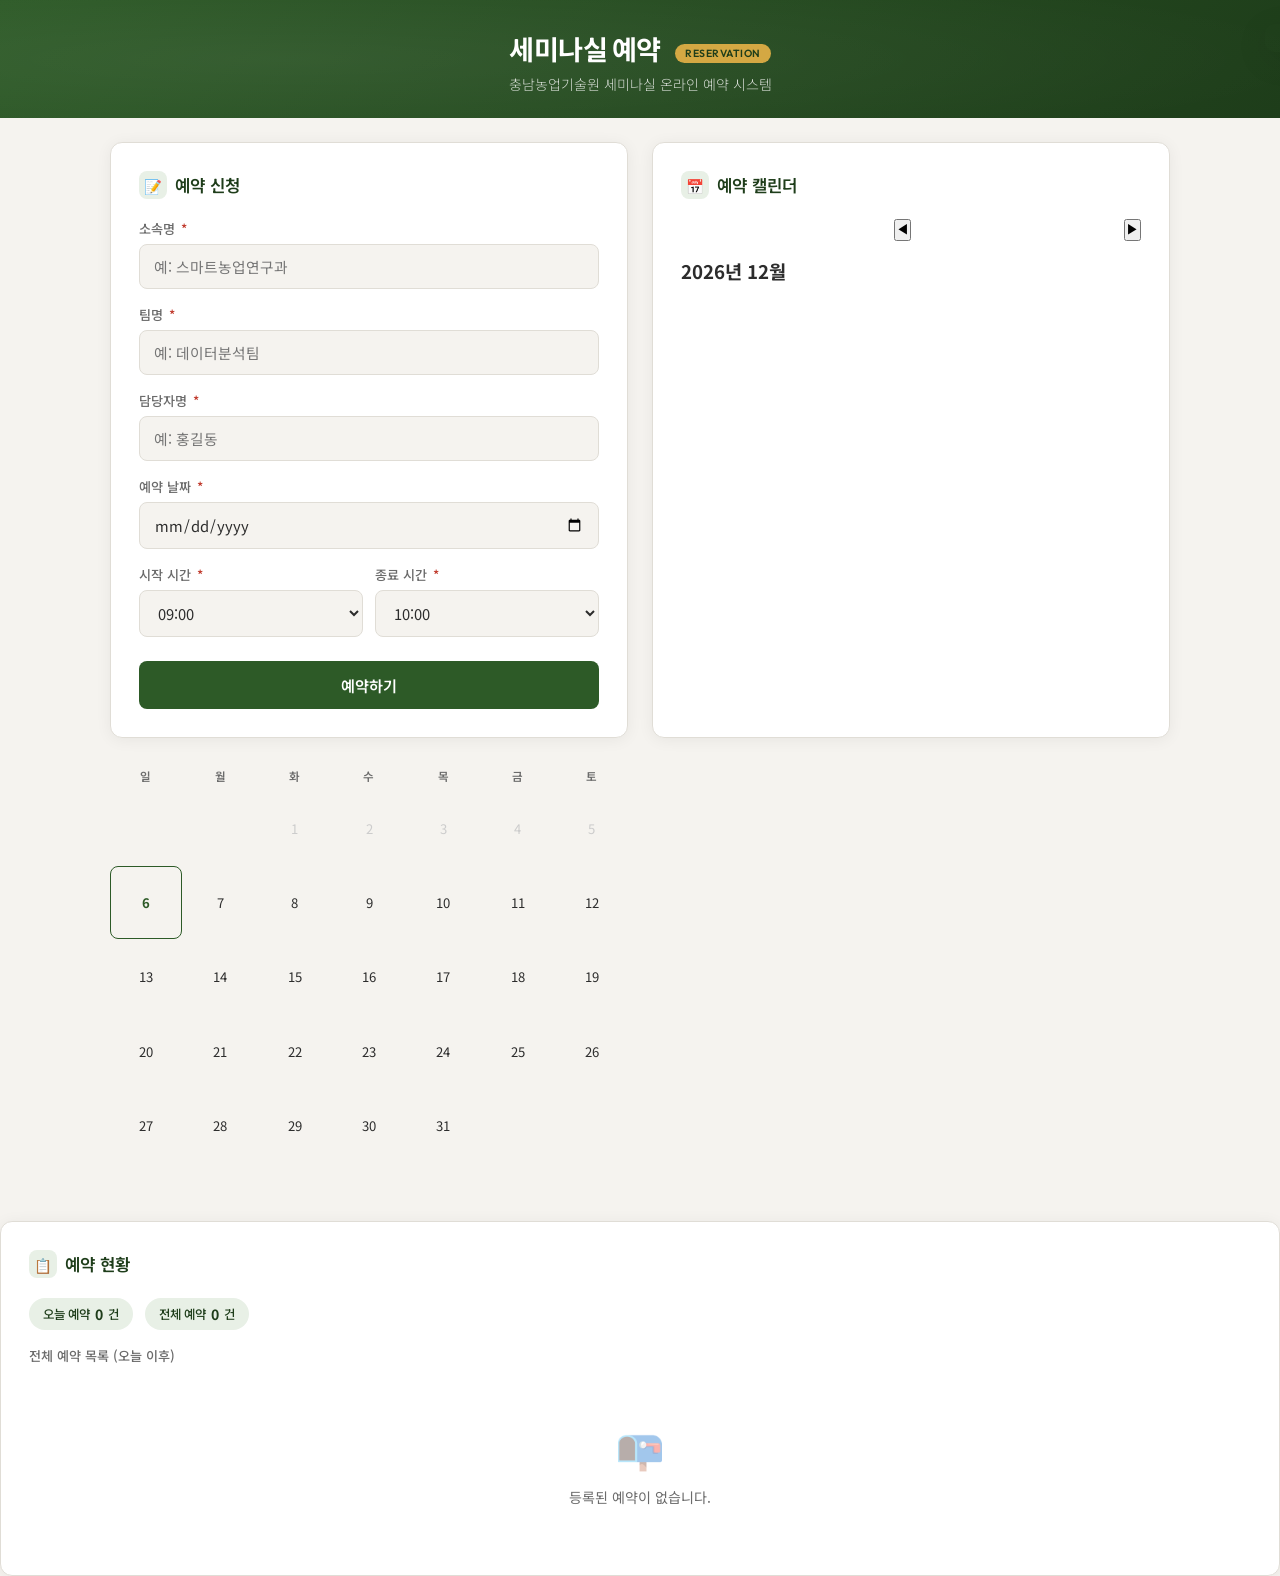
==== index.html @ fd64b873 "Rename index.html.html to index.html" ====
<!DOCTYPE html>
<html lang="ko">
<head>
<meta charset="UTF-8">
<meta name="viewport" content="width=device-width, initial-scale=1.0">
<title>세미나실 예약 시스템</title>
<link href="https://fonts.googleapis.com/css2?family=Noto+Sans+KR:wght@300;400;500;600;700&family=Outfit:wght@300;400;500;600;700&display=swap" rel="stylesheet">
<style>
  :root {
    --bg: #f5f3ef;
    --card: #ffffff;
    --primary: #2d5a27;
    --primary-light: #e8f0e6;
    --primary-dark: #1e3d1a;
    --accent: #d4a843;
    --accent-light: #faf3e0;
    --text: #2c2c2c;
    --text-light: #6b6b6b;
    --border: #e0ddd6;
    --danger: #c0392b;
    --danger-light: #fdecea;
    --success: #27ae60;
    --success-light: #eafaf1;
    --shadow: 0 2px 16px rgba(0,0,0,0.06);
    --shadow-lg: 0 8px 32px rgba(0,0,0,0.10);
    --radius: 12px;
  }

  * { margin: 0; padding: 0; box-sizing: border-box; }

  body {
    font-family: 'Noto Sans KR', 'Outfit', sans-serif;
    background: var(--bg);
    color: var(--text);
    min-height: 100vh;
  }

  /* Header */
  .header {
    background: linear-gradient(135deg, var(--primary) 0%, var(--primary-dark) 100%);
    color: white;
    padding: 28px 0 24px;
    text-align: center;
    position: relative;
    overflow: hidden;
  }

  .header::before {
    content: '';
    position: absolute;
    top: -50%;
    left: -20%;
    width: 140%;
    height: 200%;
    background: radial-gradient(ellipse at 30% 50%, rgba(255,255,255,0.06) 0%, transparent 60%);
    pointer-events: none;
  }

  .header h1 {
    font-family: 'Outfit', 'Noto Sans KR', sans-serif;
    font-size: 1.7rem;
    font-weight: 700;
    letter-spacing: -0.5px;
    position: relative;
  }

  .header h1 span {
    display: inline-block;
    background: var(--accent);
    color: var(--primary-dark);
    font-size: 0.65rem;
    padding: 3px 10px;
    border-radius: 20px;
    vertical-align: middle;
    margin-left: 10px;
    font-weight: 600;
    letter-spacing: 0.5px;
    text-transform: uppercase;
  }

  .header p {
    margin-top: 6px;
    font-size: 0.88rem;
    opacity: 0.8;
    font-weight: 300;
  }

  /* Layout */
  .container {
    max-width: 1100px;
    margin: 0 auto;
    padding: 24px 20px 60px;
    display: grid;
    grid-template-columns: 1fr 1fr;
    gap: 24px;
  }

  @media (max-width: 768px) {
    .container { grid-template-columns: 1fr; }
  }

  /* Card */
  .card {
    background: var(--card);
    border-radius: var(--radius);
    box-shadow: var(--shadow);
    padding: 28px;
    border: 1px solid var(--border);
  }

  .card-title {
    font-size: 1.05rem;
    font-weight: 600;
    margin-bottom: 20px;
    display: flex;
    align-items: center;
    gap: 8px;
    color: var(--primary-dark);
  }

  .card-title .icon {
    width: 28px;
    height: 28px;
    background: var(--primary-light);
    border-radius: 8px;
    display: flex;
    align-items: center;
    justify-content: center;
    font-size: 0.9rem;
  }

  /* Form */
  .form-group {
    margin-bottom: 16px;
  }

  .form-group label {
    display: block;
    font-size: 0.82rem;
    font-weight: 500;
    margin-bottom: 6px;
    color: var(--text-light);
  }

  .form-group label .required {
    color: var(--danger);
    margin-left: 2px;
  }

  .form-group input,
  .form-group select {
    width: 100%;
    padding: 11px 14px;
    border: 1.5px solid var(--border);
    border-radius: 8px;
    font-size: 0.92rem;
    font-family: inherit;
    transition: all 0.2s;
    background: var(--bg);
    color: var(--text);
  }

  .form-group input:focus,
  .form-group select:focus {
    outline: none;
    border-color: var(--primary);
    box-shadow: 0 0 0 3px rgba(45,90,39,0.1);
    background: white;
  }

  .time-row {
    display: grid;
    grid-template-columns: 1fr 1fr;
    gap: 12px;
  }

  .btn {
    width: 100%;
    padding: 13px;
    border: none;
    border-radius: 8px;
    font-size: 0.95rem;
    font-weight: 600;
    font-family: inherit;
    cursor: pointer;
    transition: all 0.2s;
    margin-top: 8px;
  }

  .btn-primary {
    background: var(--primary);
    color: white;
  }

  .btn-primary:hover {
    background: var(--primary-dark);
    transform: translateY(-1px);
    box-shadow: 0 4px 12px rgba(45,90,39,0.3);
  }

  .btn-primary:active {
    transform: translateY(0);
  }

  /* Calendar */
  .cal-header {
    display: flex;
    justify-content: space-between;
    align-items: center;
    margin-bottom: 16px;
  }

  .cal-header h3 {
    font-size: 1rem;
    font-weight: 600;
  }

  .cal-nav {
    display: flex;
    gap: 6px;
  }

  .cal-nav button {
    width: 32px;
    height: 32px;
    border: 1.5px solid var(--border);
    border-radius: 8px;
    background: white;
    cursor: pointer;
    font-size: 0.85rem;
    display: flex;
    align-items: center;
    justify-content: center;
    transition: all 0.15s;
    color: var(--text);
  }

  .cal-nav button:hover {
    background: var(--primary-light);
    border-color: var(--primary);
    color: var(--primary);
  }

  .cal-grid {
    display: grid;
    grid-template-columns: repeat(7, 1fr);
    gap: 2px;
  }

  .cal-dow {
    text-align: center;
    font-size: 0.72rem;
    font-weight: 600;
    color: var(--text-light);
    padding: 6px 0;
    text-transform: uppercase;
    letter-spacing: 0.5px;
  }

  .cal-day {
    aspect-ratio: 1;
    display: flex;
    flex-direction: column;
    align-items: center;
    justify-content: center;
    border-radius: 8px;
    font-size: 0.82rem;
    cursor: pointer;
    transition: all 0.15s;
    position: relative;
    font-weight: 400;
  }

  .cal-day:hover:not(.empty):not(.past) {
    background: var(--primary-light);
  }

  .cal-day.today {
    font-weight: 700;
    color: var(--primary);
    border: 1.5px solid var(--primary);
  }

  .cal-day.selected {
    background: var(--primary) !important;
    color: white !important;
    font-weight: 600;
  }

  .cal-day.selected .dot-container .dot { background: white !important; }

  .cal-day.past {
    color: #ccc;
    cursor: default;
  }

  .cal-day.empty {
    cursor: default;
  }

  .cal-day .dot-container {
    display: flex;
    gap: 2px;
    margin-top: 2px;
    height: 5px;
  }

  .dot {
    width: 5px;
    height: 5px;
    border-radius: 50%;
    background: var(--accent);
  }

  /* Reservation list */
  .full-width {
    grid-column: 1 / -1;
  }

  .res-list {
    max-height: 400px;
    overflow-y: auto;
  }

  .res-item {
    display: flex;
    align-items: center;
    justify-content: space-between;
    padding: 14px 16px;
    border-radius: 10px;
    margin-bottom: 8px;
    background: var(--bg);
    border: 1px solid var(--border);
    transition: all 0.2s;
  }

  .res-item:hover {
    border-color: var(--primary);
    box-shadow: 0 2px 8px rgba(0,0,0,0.04);
  }

  .res-info {
    flex: 1;
  }

  .res-info .res-title {
    font-weight: 600;
    font-size: 0.9rem;
    margin-bottom: 3px;
  }

  .res-info .res-detail {
    font-size: 0.78rem;
    color: var(--text-light);
  }

  .res-time-badge {
    background: var(--primary-light);
    color: var(--primary-dark);
    font-size: 0.78rem;
    font-weight: 600;
    padding: 5px 12px;
    border-radius: 20px;
    white-space: nowrap;
    margin-left: 12px;
  }

  .res-delete {
    background: none;
    border: none;
    color: #ccc;
    cursor: pointer;
    font-size: 1.1rem;
    padding: 4px 8px;
    margin-left: 8px;
    border-radius: 6px;
    transition: all 0.15s;
  }

  .res-delete:hover {
    background: var(--danger-light);
    color: var(--danger);
  }

  .empty-state {
    text-align: center;
    padding: 40px 20px;
    color: var(--text-light);
  }

  .empty-state .empty-icon {
    font-size: 2.5rem;
    margin-bottom: 12px;
    opacity: 0.4;
  }

  .empty-state p {
    font-size: 0.88rem;
  }

  /* Modal / Toast */
  .toast {
    position: fixed;
    top: 24px;
    right: 24px;
    padding: 14px 22px;
    border-radius: 10px;
    font-size: 0.88rem;
    font-weight: 500;
    box-shadow: var(--shadow-lg);
    z-index: 1000;
    transform: translateX(120%);
    transition: transform 0.35s cubic-bezier(0.4, 0, 0.2, 1);
    display: flex;
    align-items: center;
    gap: 8px;
    max-width: 380px;
  }

  .toast.show { transform: translateX(0); }

  .toast.success {
    background: var(--success-light);
    color: #1a7a42;
    border: 1px solid #a3d9b1;
  }

  .toast.error {
    background: var(--danger-light);
    color: var(--danger);
    border: 1px solid #f1b4ae;
  }

  .toast.warning {
    background: var(--accent-light);
    color: #8a6d1b;
    border: 1px solid #e8d49a;
  }

  /* Scrollbar */
  .res-list::-webkit-scrollbar { width: 6px; }
  .res-list::-webkit-scrollbar-track { background: transparent; }
  .res-list::-webkit-scrollbar-thumb { background: var(--border); border-radius: 3px; }

  /* Animations */
  @keyframes fadeInUp {
    from { opacity: 0; transform: translateY(16px); }
    to { opacity: 1; transform: translateY(0); }
  }

  .card { animation: fadeInUp 0.4s ease-out both; }
  .card:nth-child(2) { animation-delay: 0.08s; }
  .card:nth-child(3) { animation-delay: 0.16s; }

  /* Today's reservations summary */
  .today-summary {
    display: flex;
    gap: 12px;
    margin-bottom: 16px;
    flex-wrap: wrap;
  }

  .summary-chip {
    background: var(--primary-light);
    color: var(--primary-dark);
    font-size: 0.78rem;
    font-weight: 500;
    padding: 6px 14px;
    border-radius: 20px;
    display: flex;
    align-items: center;
    gap: 5px;
  }

  .summary-chip .num {
    font-weight: 700;
    font-size: 0.88rem;
  }

  .filter-date {
    font-size: 0.82rem;
    color: var(--text-light);
    margin-bottom: 12px;
    font-weight: 500;
  }

  /* Confirm Dialog */
  .overlay {
    position: fixed;
    inset: 0;
    background: rgba(0,0,0,0.35);
    z-index: 999;
    display: none;
    align-items: center;
    justify-content: center;
    backdrop-filter: blur(2px);
  }

  .overlay.show { display: flex; }

  .dialog {
    background: white;
    border-radius: 16px;
    padding: 32px;
    max-width: 400px;
    width: 90%;
    box-shadow: var(--shadow-lg);
    text-align: center;
  }

  .dialog h3 {
    font-size: 1.05rem;
    margin-bottom: 8px;
  }

  .dialog p {
    font-size: 0.88rem;
    color: var(--text-light);
    margin-bottom: 20px;
    line-height: 1.5;
  }

  .dialog-btns {
    display: flex;
    gap: 10px;
  }

  .dialog-btns button {
    flex: 1;
    padding: 10px;
    border-radius: 8px;
    font-size: 0.88rem;
    font-weight: 600;
    font-family: inherit;
    cursor: pointer;
    border: 1.5px solid var(--border);
    background: white;
    transition: all 0.15s;
  }

  .dialog-btns .btn-confirm {
    background: var(--danger);
    color: white;
    border-color: var(--danger);
  }

  .dialog-btns .btn-confirm:hover { background: #a93226; }
  .dialog-btns button:first-child:hover { background: var(--bg); }
</style>
</head>
<body>

<div class="header">
  <h1>세미나실 예약 <span>RESERVATION</span></h1>
  <p>충남농업기술원 세미나실 온라인 예약 시스템</p>
</div>

<div class="container">
  <!-- Reservation Form -->
  <div class="card">
    <div class="card-title">
      <div class="icon">📝</div>
      예약 신청
    </div>
    <form id="reservationForm" onsubmit="return false;">
      <div class="form-group">
        <label>소속명 <span class="required">*</span></label>
        <input type="text" id="department" placeholder="예: 스마트농업연구과" required>
      </div>
      <div class="form-group">
        <label>팀명 <span class="required">*</span></label>
        <input type="text" id="team" placeholder="예: 데이터분석팀" required>
      </div>
      <div class="form-group">
        <label>담당자명 <span class="required">*</span></label>
        <input type="text" id="person" placeholder="예: 홍길동" required>
      </div>
      <div class="form-group">
        <label>예약 날짜 <span class="required">*</span></label>
        <input type="date" id="resDate" required>
      </div>
      <div class="time-row">
        <div class="form-group">
          <label>시작 시간 <span class="required">*</span></label>
          <select id="startTime"></select>
        </div>
        <div class="form-group">
          <label>종료 시간 <span class="required">*</span></label>
          <select id="endTime"></select>
        </div>
      </div>
      <button type="button" class="btn btn-primary" onclick="submitReservation()">예약하기</button>
    </form>
  </div>

  <!-- Calendar -->
  <div class="card">
    <div class="card-title">
      <div class="icon">📅</div>
      예약 캘린더
    </div>
    <div class="cal-header">
      <button class="cal-nav" style="border:none;background:none;padding:0;">
        <div class="cal-nav">
          <button onclick="changeMonth(-1)">◀</button>
          <button onclick="changeMonth(1)">▶</button>
        </div>
      </button>
      <h3 id="calMonthLabel"></h3>
    </div>
    <div class="cal-grid" id="calGrid"></div>
  </div>

  <!-- Reservation List -->
  <div class="card full-width">
    <div class="card-title">
      <div class="icon">📋</div>
      예약 현황
    </div>
    <div class="today-summary" id="todaySummary"></div>
    <div class="filter-date" id="filterLabel"></div>
    <div class="res-list" id="resList"></div>
  </div>
</div>

<!-- Toast -->
<div class="toast" id="toast"></div>

<!-- Confirm Dialog -->
<div class="overlay" id="overlay">
  <div class="dialog">
    <h3>예약 취소</h3>
    <p id="dialogMsg">이 예약을 취소하시겠습니까?</p>
    <div class="dialog-btns">
      <button onclick="closeDialog()">아니오</button>
      <button class="btn-confirm" onclick="confirmDelete()">취소하기</button>
    </div>
  </div>
</div>

<script>
  // --- State ---
  let reservations = JSON.parse(localStorage.getItem('seminar_reservations') || '[]');
  let calYear, calMonth;
  let selectedDate = null;
  let deleteTarget = null;

  const today = new Date();
  calYear = today.getFullYear();
  calMonth = today.getMonth();

  // --- Init ---
  function init() {
    populateTimeSelects();
    document.getElementById('resDate').min = formatDate(today);
    renderCalendar();
    renderList();
    updateSummary();

    document.getElementById('resDate').addEventListener('change', function() {
      const d = new Date(this.value + 'T00:00:00');
      selectedDate = this.value;
      calYear = d.getFullYear();
      calMonth = d.getMonth();
      renderCalendar();
      renderList();
    });
  }

  function populateTimeSelects() {
    const start = document.getElementById('startTime');
    const end = document.getElementById('endTime');
    for (let h = 8; h <= 21; h++) {
      for (let m = 0; m < 60; m += 30) {
        const val = `${String(h).padStart(2,'0')}:${String(m).padStart(2,'0')}`;
        start.innerHTML += `<option value="${val}">${val}</option>`;
        end.innerHTML += `<option value="${val}">${val}</option>`;
      }
    }
    const last = '22:00';
    end.innerHTML += `<option value="${last}">${last}</option>`;
    start.value = '09:00';
    end.value = '10:00';
  }

  function formatDate(d) {
    return d.getFullYear() + '-' + String(d.getMonth()+1).padStart(2,'0') + '-' + String(d.getDate()).padStart(2,'0');
  }

  // --- Calendar ---
  function renderCalendar() {
    const grid = document.getElementById('calGrid');
    const label = document.getElementById('calMonthLabel');
    label.textContent = `${calYear}년 ${calMonth + 1}월`;

    const dows = ['일','월','화','수','목','금','토'];
    let html = dows.map(d => `<div class="cal-dow">${d}</div>`).join('');

    const firstDay = new Date(calYear, calMonth, 1).getDay();
    const lastDate = new Date(calYear, calMonth + 1, 0).getDate();
    const todayStr = formatDate(today);

    for (let i = 0; i < firstDay; i++) {
      html += '<div class="cal-day empty"></div>';
    }

    for (let d = 1; d <= lastDate; d++) {
      const dateStr = `${calYear}-${String(calMonth+1).padStart(2,'0')}-${String(d).padStart(2,'0')}`;
      const isPast = dateStr < todayStr;
      const isToday = dateStr === todayStr;
      const isSelected = dateStr === selectedDate;

      const count = reservations.filter(r => r.date === dateStr).length;
      let dots = '';
      if (count > 0) {
        const dotCount = Math.min(count, 3);
        dots = '<div class="dot-container">' + Array(dotCount).fill('<div class="dot"></div>').join('') + '</div>';
      }

      let cls = 'cal-day';
      if (isPast) cls += ' past';
      if (isToday) cls += ' today';
      if (isSelected) cls += ' selected';

      html += `<div class="${cls}" onclick="selectDate('${dateStr}', ${isPast})">${d}${dots}</div>`;
    }

    grid.innerHTML = html;
  }

  function selectDate(dateStr, isPast) {
    if (isPast) return;
    selectedDate = dateStr;
    document.getElementById('resDate').value = dateStr;
    renderCalendar();
    renderList();
  }

  function changeMonth(dir) {
    calMonth += dir;
    if (calMonth < 0) { calMonth = 11; calYear--; }
    if (calMonth > 11) { calMonth = 0; calYear++; }
    renderCalendar();
  }

  // --- Reservation Logic ---
  function hasConflict(date, start, end, excludeId) {
    return reservations.some(r => {
      if (r.date !== date) return false;
      if (excludeId && r.id === excludeId) return false;
      return start < r.endTime && end > r.startTime;
    });
  }

  function submitReservation() {
    const dept = document.getElementById('department').value.trim();
    const team = document.getElementById('team').value.trim();
    const person = document.getElementById('person').value.trim();
    const date = document.getElementById('resDate').value;
    const startTime = document.getElementById('startTime').value;
    const endTime = document.getElementById('endTime').value;

    if (!dept || !team || !person || !date) {
      showToast('모든 항목을 입력해주세요.', 'warning');
      return;
    }

    if (startTime >= endTime) {
      showToast('종료 시간은 시작 시간 이후여야 합니다.', 'warning');
      return;
    }

    if (hasConflict(date, startTime, endTime)) {
      showToast('⚠️ 해당 시간대에 이미 예약이 존재합니다. 다른 시간을 선택해주세요.', 'error');
      return;
    }

    const reservation = {
      id: Date.now().toString(36) + Math.random().toString(36).slice(2, 6),
      department: dept,
      team: team,
      person: person,
      date: date,
      startTime: startTime,
      endTime: endTime,
      createdAt: new Date().toISOString()
    };

    reservations.push(reservation);
    save();

    selectedDate = date;
    renderCalendar();
    renderList();
    updateSummary();

    // Reset form partially
    document.getElementById('person').value = '';
    document.getElementById('startTime').value = '09:00';
    document.getElementById('endTime').value = '10:00';

    showToast('✅ 예약이 완료되었습니다!', 'success');
  }

  function deleteReservation(id) {
    deleteTarget = id;
    const r = reservations.find(r => r.id === id);
    if (r) {
      document.getElementById('dialogMsg').textContent =
        `${r.date} ${r.startTime}~${r.endTime} (${r.person}) 예약을 취소하시겠습니까?`;
    }
    document.getElementById('overlay').classList.add('show');
  }

  function confirmDelete() {
    if (deleteTarget) {
      reservations = reservations.filter(r => r.id !== deleteTarget);
      save();
      renderCalendar();
      renderList();
      updateSummary();
      showToast('예약이 취소되었습니다.', 'warning');
    }
    closeDialog();
  }

  function closeDialog() {
    document.getElementById('overlay').classList.remove('show');
    deleteTarget = null;
  }

  // --- Render List ---
  function renderList() {
    const list = document.getElementById('resList');
    const label = document.getElementById('filterLabel');

    let filtered = reservations;
    if (selectedDate) {
      filtered = reservations.filter(r => r.date === selectedDate);
      const d = new Date(selectedDate + 'T00:00:00');
      label.textContent = `${d.getFullYear()}년 ${d.getMonth()+1}월 ${d.getDate()}일 예약 목록`;
    } else {
      // Show upcoming
      const todayStr = formatDate(today);
      filtered = reservations.filter(r => r.date >= todayStr);
      label.textContent = '전체 예약 목록 (오늘 이후)';
    }

    filtered.sort((a, b) => {
      if (a.date !== b.date) return a.date.localeCompare(b.date);
      return a.startTime.localeCompare(b.startTime);
    });

    if (filtered.length === 0) {
      list.innerHTML = `
        <div class="empty-state">
          <div class="empty-icon">📭</div>
          <p>등록된 예약이 없습니다.</p>
        </div>`;
      return;
    }

    list.innerHTML = filtered.map(r => `
      <div class="res-item">
        <div class="res-info">
          <div class="res-title">${r.department} / ${r.team}</div>
          <div class="res-detail">담당자: ${r.person} · ${r.date}</div>
        </div>
        <div class="res-time-badge">${r.startTime} ~ ${r.endTime}</div>
        <button class="res-delete" onclick="deleteReservation('${r.id}')" title="예약 취소">✕</button>
      </div>
    `).join('');
  }

  function updateSummary() {
    const todayStr = formatDate(today);
    const todayCount = reservations.filter(r => r.date === todayStr).length;
    const totalCount = reservations.filter(r => r.date >= todayStr).length;

    document.getElementById('todaySummary').innerHTML = `
      <div class="summary-chip">오늘 예약 <span class="num">${todayCount}</span>건</div>
      <div class="summary-chip">전체 예약 <span class="num">${totalCount}</span>건</div>
    `;
  }

  // --- Storage ---
  function save() {
    localStorage.setItem('seminar_reservations', JSON.stringify(reservations));
  }

  // --- Toast ---
  function showToast(msg, type) {
    const toast = document.getElementById('toast');
    toast.className = 'toast ' + type;
    toast.textContent = msg;
    setTimeout(() => toast.classList.add('show'), 10);
    setTimeout(() => toast.classList.remove('show'), 3500);
  }

  // --- Go ---
  init();
</script>
</body>
</html>
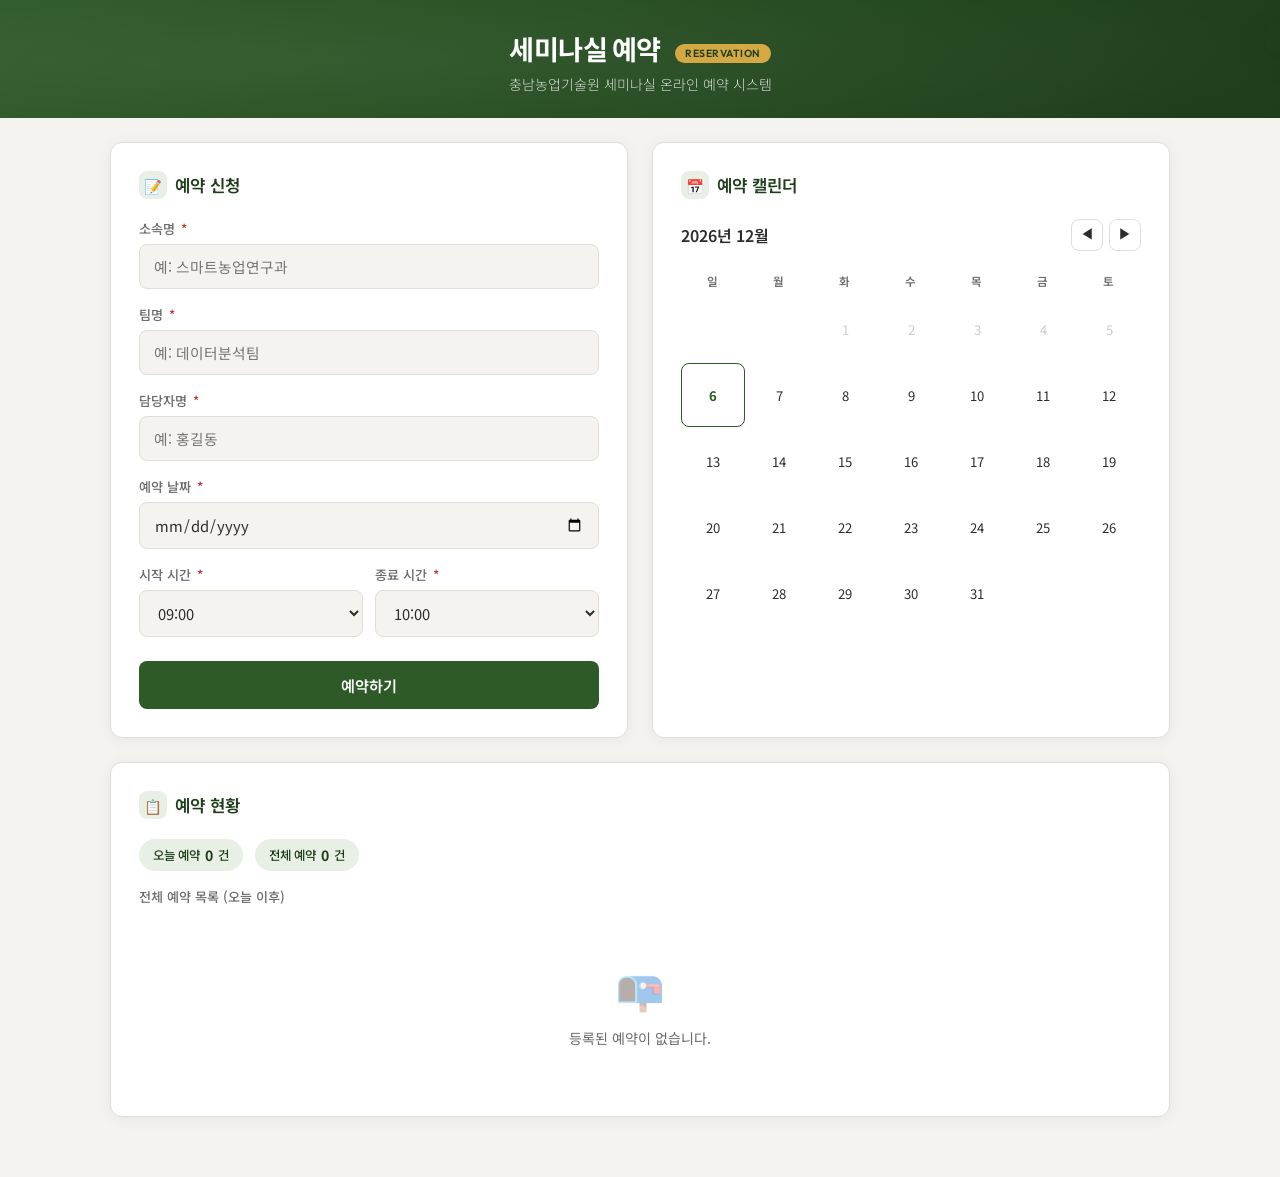
==== commit f38485d7: "Add files via upload" ====
--- a/index.html
+++ b/index.html
@@ -600,13 +600,11 @@
       예약 캘린더
     </div>
     <div class="cal-header">
-      <button class="cal-nav" style="border:none;background:none;padding:0;">
-        <div class="cal-nav">
-          <button onclick="changeMonth(-1)">◀</button>
-          <button onclick="changeMonth(1)">▶</button>
-        </div>
-      </button>
       <h3 id="calMonthLabel"></h3>
+      <div class="cal-nav">
+        <button onclick="changeMonth(-1)">◀</button>
+        <button onclick="changeMonth(1)">▶</button>
+      </div>
     </div>
     <div class="cal-grid" id="calGrid"></div>
   </div>
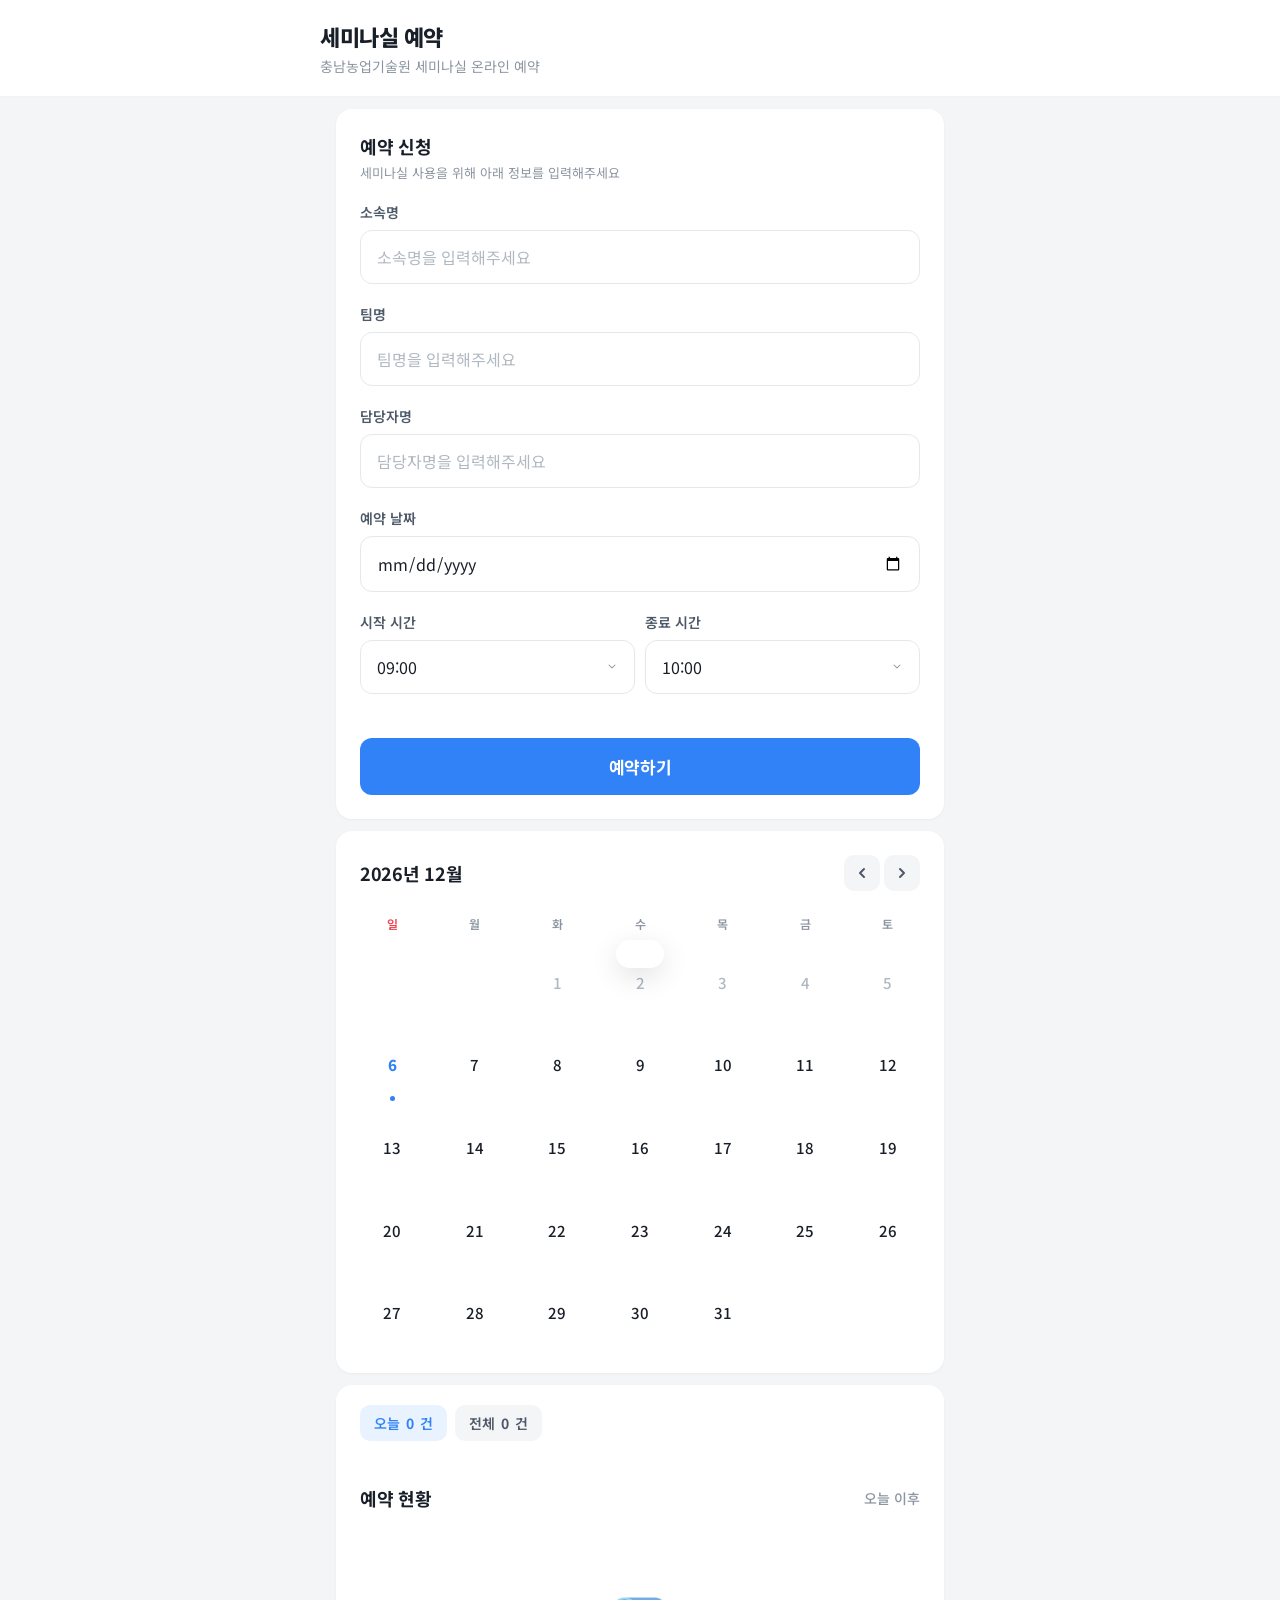
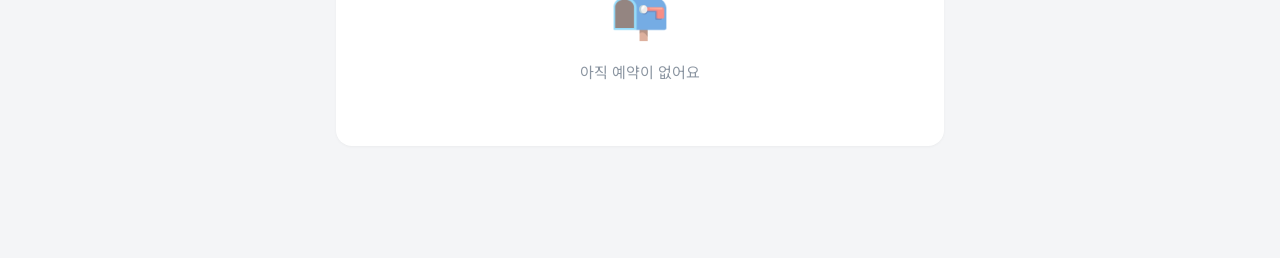
==== commit 1e801d4b: "index.html" ====
--- a/index.html
+++ b/index.html
@@ -2,900 +2,671 @@
 <html lang="ko">
 <head>
 <meta charset="UTF-8">
-<meta name="viewport" content="width=device-width, initial-scale=1.0">
-<title>세미나실 예약 시스템</title>
-<link href="https://fonts.googleapis.com/css2?family=Noto+Sans+KR:wght@300;400;500;600;700&family=Outfit:wght@300;400;500;600;700&display=swap" rel="stylesheet">
+<meta name="viewport" content="width=device-width, initial-scale=1.0, maximum-scale=1.0, user-scalable=no">
+<title>세미나실 예약</title>
+<link href="https://fonts.googleapis.com/css2?family=Noto+Sans+KR:wght@300;400;500;600;700;800;900&display=swap" rel="stylesheet">
 <style>
   :root {
-    --bg: #f5f3ef;
-    --card: #ffffff;
-    --primary: #2d5a27;
-    --primary-light: #e8f0e6;
-    --primary-dark: #1e3d1a;
-    --accent: #d4a843;
-    --accent-light: #faf3e0;
-    --text: #2c2c2c;
-    --text-light: #6b6b6b;
-    --border: #e0ddd6;
-    --danger: #c0392b;
-    --danger-light: #fdecea;
-    --success: #27ae60;
-    --success-light: #eafaf1;
-    --shadow: 0 2px 16px rgba(0,0,0,0.06);
-    --shadow-lg: 0 8px 32px rgba(0,0,0,0.10);
-    --radius: 12px;
-  }
-
-  * { margin: 0; padding: 0; box-sizing: border-box; }
+    --bg: #f4f5f7;
+    --white: #ffffff;
+    --blue: #3182f6;
+    --blue-light: #e8f3ff;
+    --blue-dark: #1b64da;
+    --text-primary: #191f28;
+    --text-secondary: #4e5968;
+    --text-tertiary: #8b95a1;
+    --text-disabled: #b0b8c1;
+    --border: #e5e8eb;
+    --border-light: #f2f3f5;
+    --red: #f04452;
+    --red-light: #fff0f1;
+    --green: #03b26c;
+    --green-light: #e8faf3;
+    --orange: #f59e0b;
+    --shadow-sm: 0 1px 3px rgba(0,0,0,0.04);
+    --shadow-lg: 0 8px 28px rgba(0,0,0,0.12);
+  }
+
+  * { margin: 0; padding: 0; box-sizing: border-box; -webkit-tap-highlight-color: transparent; }
 
   body {
-    font-family: 'Noto Sans KR', 'Outfit', sans-serif;
+    font-family: 'Noto Sans KR', -apple-system, BlinkMacSystemFont, sans-serif;
     background: var(--bg);
-    color: var(--text);
+    color: var(--text-primary);
     min-height: 100vh;
-  }
-
-  /* Header */
+    -webkit-font-smoothing: antialiased;
+  }
+
   .header {
-    background: linear-gradient(135deg, var(--primary) 0%, var(--primary-dark) 100%);
-    color: white;
-    padding: 28px 0 24px;
-    text-align: center;
-    position: relative;
+    background: var(--white);
+    padding: 20px 24px;
+    border-bottom: 1px solid var(--border-light);
+    position: sticky;
+    top: 0;
+    z-index: 100;
+  }
+
+  .header-inner { max-width: 640px; margin: 0 auto; }
+
+  .header h1 {
+    font-size: 22px;
+    font-weight: 800;
+    color: var(--text-primary);
+    letter-spacing: -0.5px;
+  }
+
+  .header p {
+    font-size: 14px;
+    color: var(--text-tertiary);
+    margin-top: 4px;
+  }
+
+  .main {
+    max-width: 640px;
+    margin: 0 auto;
+    padding: 12px 16px 100px;
+  }
+
+  .section {
+    background: var(--white);
+    border-radius: 16px;
+    margin-bottom: 12px;
     overflow: hidden;
-  }
-
-  .header::before {
-    content: '';
-    position: absolute;
-    top: -50%;
-    left: -20%;
-    width: 140%;
-    height: 200%;
-    background: radial-gradient(ellipse at 30% 50%, rgba(255,255,255,0.06) 0%, transparent 60%);
-    pointer-events: none;
-  }
-
-  .header h1 {
-    font-family: 'Outfit', 'Noto Sans KR', sans-serif;
-    font-size: 1.7rem;
+    box-shadow: var(--shadow-sm);
+    animation: fadeIn 0.4s ease both;
+  }
+  .section:nth-child(2) { animation-delay: 0.06s; }
+  .section:nth-child(3) { animation-delay: 0.12s; }
+
+  @keyframes fadeIn {
+    from { opacity: 0; transform: translateY(8px); }
+    to { opacity: 1; transform: translateY(0); }
+  }
+
+  .section-header { padding: 24px 24px 0; }
+
+  .section-title {
+    font-size: 18px;
     font-weight: 700;
-    letter-spacing: -0.5px;
-    position: relative;
-  }
-
-  .header h1 span {
-    display: inline-block;
-    background: var(--accent);
-    color: var(--primary-dark);
-    font-size: 0.65rem;
-    padding: 3px 10px;
-    border-radius: 20px;
-    vertical-align: middle;
-    margin-left: 10px;
+    letter-spacing: -0.3px;
+  }
+
+  .section-subtitle {
+    font-size: 13px;
+    color: var(--text-tertiary);
+    margin-top: 4px;
+  }
+
+  .section-body { padding: 20px 24px 24px; }
+
+  .field { margin-bottom: 20px; }
+  .field:last-child { margin-bottom: 0; }
+
+  .field-label {
+    display: block;
+    font-size: 14px;
     font-weight: 600;
-    letter-spacing: 0.5px;
-    text-transform: uppercase;
-  }
-
-  .header p {
-    margin-top: 6px;
-    font-size: 0.88rem;
-    opacity: 0.8;
-    font-weight: 300;
-  }
-
-  /* Layout */
-  .container {
-    max-width: 1100px;
-    margin: 0 auto;
-    padding: 24px 20px 60px;
+    color: var(--text-secondary);
+    margin-bottom: 8px;
+  }
+
+  .field-input {
+    width: 100%;
+    padding: 14px 16px;
+    border: 1.5px solid var(--border);
+    border-radius: 12px;
+    font-size: 16px;
+    font-family: inherit;
+    color: var(--text-primary);
+    background: var(--white);
+    transition: all 0.2s;
+    outline: none;
+  }
+
+  .field-input::placeholder { color: var(--text-disabled); }
+
+  .field-input:focus {
+    border-color: var(--blue);
+    box-shadow: 0 0 0 3px rgba(49,130,246,0.12);
+  }
+
+  .field-row {
     display: grid;
     grid-template-columns: 1fr 1fr;
-    gap: 24px;
-  }
-
-  @media (max-width: 768px) {
-    .container { grid-template-columns: 1fr; }
-  }
-
-  /* Card */
-  .card {
-    background: var(--card);
-    border-radius: var(--radius);
-    box-shadow: var(--shadow);
-    padding: 28px;
-    border: 1px solid var(--border);
-  }
-
-  .card-title {
-    font-size: 1.05rem;
-    font-weight: 600;
-    margin-bottom: 20px;
-    display: flex;
-    align-items: center;
-    gap: 8px;
-    color: var(--primary-dark);
-  }
-
-  .card-title .icon {
-    width: 28px;
-    height: 28px;
-    background: var(--primary-light);
-    border-radius: 8px;
-    display: flex;
-    align-items: center;
-    justify-content: center;
-    font-size: 0.9rem;
-  }
-
-  /* Form */
-  .form-group {
-    margin-bottom: 16px;
-  }
-
-  .form-group label {
-    display: block;
-    font-size: 0.82rem;
-    font-weight: 500;
-    margin-bottom: 6px;
-    color: var(--text-light);
-  }
-
-  .form-group label .required {
-    color: var(--danger);
-    margin-left: 2px;
-  }
-
-  .form-group input,
-  .form-group select {
+    gap: 10px;
+  }
+
+  select.field-input {
+    appearance: none;
+    background-image: url("data:image/svg+xml,%3Csvg xmlns='http://www.w3.org/2000/svg' width='16' height='16' fill='%238b95a1' viewBox='0 0 16 16'%3E%3Cpath d='M4.646 5.646a.5.5 0 01.708 0L8 8.293l2.646-2.647a.5.5 0 01.708.708l-3 3a.5.5 0 01-.708 0l-3-3a.5.5 0 010-.708z'/%3E%3C/svg%3E");
+    background-repeat: no-repeat;
+    background-position: right 14px center;
+    padding-right: 40px;
+    cursor: pointer;
+  }
+
+  .btn-submit {
     width: 100%;
-    padding: 11px 14px;
-    border: 1.5px solid var(--border);
-    border-radius: 8px;
-    font-size: 0.92rem;
-    font-family: inherit;
-    transition: all 0.2s;
-    background: var(--bg);
-    color: var(--text);
-  }
-
-  .form-group input:focus,
-  .form-group select:focus {
-    outline: none;
-    border-color: var(--primary);
-    box-shadow: 0 0 0 3px rgba(45,90,39,0.1);
-    background: white;
-  }
-
-  .time-row {
-    display: grid;
-    grid-template-columns: 1fr 1fr;
-    gap: 12px;
-  }
-
-  .btn {
-    width: 100%;
-    padding: 13px;
+    padding: 16px;
     border: none;
-    border-radius: 8px;
-    font-size: 0.95rem;
-    font-weight: 600;
+    border-radius: 12px;
+    font-size: 17px;
+    font-weight: 700;
     font-family: inherit;
     cursor: pointer;
+    background: var(--blue);
+    color: white;
+    margin-top: 24px;
+    letter-spacing: -0.3px;
     transition: all 0.2s;
-    margin-top: 8px;
-  }
-
-  .btn-primary {
-    background: var(--primary);
-    color: white;
-  }
-
-  .btn-primary:hover {
-    background: var(--primary-dark);
-    transform: translateY(-1px);
-    box-shadow: 0 4px 12px rgba(45,90,39,0.3);
-  }
-
-  .btn-primary:active {
-    transform: translateY(0);
-  }
+  }
+
+  .btn-submit:hover { background: var(--blue-dark); }
+  .btn-submit:active { transform: scale(0.98); }
 
   /* Calendar */
-  .cal-header {
-    display: flex;
+  .cal-nav {
+    display: flex;
+    align-items: center;
     justify-content: space-between;
-    align-items: center;
-    margin-bottom: 16px;
-  }
-
-  .cal-header h3 {
-    font-size: 1rem;
-    font-weight: 600;
-  }
-
-  .cal-nav {
-    display: flex;
-    gap: 6px;
-  }
-
-  .cal-nav button {
-    width: 32px;
-    height: 32px;
-    border: 1.5px solid var(--border);
-    border-radius: 8px;
-    background: white;
+    padding: 24px 24px 16px;
+  }
+
+  .cal-month {
+    font-size: 18px;
+    font-weight: 700;
+    letter-spacing: -0.3px;
+  }
+
+  .cal-arrows { display: flex; gap: 4px; }
+
+  .cal-arrow {
+    width: 36px;
+    height: 36px;
+    border: none;
+    border-radius: 10px;
+    background: var(--bg);
     cursor: pointer;
-    font-size: 0.85rem;
     display: flex;
     align-items: center;
     justify-content: center;
+    color: var(--text-secondary);
     transition: all 0.15s;
-    color: var(--text);
-  }
-
-  .cal-nav button:hover {
-    background: var(--primary-light);
-    border-color: var(--primary);
-    color: var(--primary);
-  }
+  }
+
+  .cal-arrow:hover { background: var(--blue-light); color: var(--blue); }
+  .cal-arrow:active { transform: scale(0.92); }
 
   .cal-grid {
     display: grid;
     grid-template-columns: repeat(7, 1fr);
+    padding: 0 16px 20px;
     gap: 2px;
   }
 
   .cal-dow {
     text-align: center;
-    font-size: 0.72rem;
+    font-size: 12px;
     font-weight: 600;
-    color: var(--text-light);
-    padding: 6px 0;
-    text-transform: uppercase;
-    letter-spacing: 0.5px;
-  }
-
-  .cal-day {
+    color: var(--text-tertiary);
+    padding: 8px 0;
+  }
+
+  .cal-dow:first-child { color: var(--red); }
+  .cal-dow:last-child { color: var(--blue); }
+
+  .cal-cell {
     aspect-ratio: 1;
     display: flex;
     flex-direction: column;
     align-items: center;
     justify-content: center;
-    border-radius: 8px;
-    font-size: 0.82rem;
+    border-radius: 12px;
+    font-size: 15px;
+    font-weight: 500;
     cursor: pointer;
     transition: all 0.15s;
     position: relative;
-    font-weight: 400;
-  }
-
-  .cal-day:hover:not(.empty):not(.past) {
-    background: var(--primary-light);
-  }
-
-  .cal-day.today {
-    font-weight: 700;
-    color: var(--primary);
-    border: 1.5px solid var(--primary);
-  }
-
-  .cal-day.selected {
-    background: var(--primary) !important;
-    color: white !important;
-    font-weight: 600;
-  }
-
-  .cal-day.selected .dot-container .dot { background: white !important; }
-
-  .cal-day.past {
-    color: #ccc;
-    cursor: default;
-  }
-
-  .cal-day.empty {
-    cursor: default;
-  }
-
-  .cal-day .dot-container {
-    display: flex;
-    gap: 2px;
-    margin-top: 2px;
-    height: 5px;
-  }
-
-  .dot {
+  }
+
+  .cal-cell:hover:not(.empty):not(.past) { background: var(--bg); }
+  .cal-cell.past { color: var(--text-disabled); cursor: default; }
+  .cal-cell.empty { cursor: default; }
+
+  .cal-cell.today { color: var(--blue); font-weight: 800; }
+
+  .cal-cell.today::after {
+    content: '';
     width: 5px;
     height: 5px;
     border-radius: 50%;
-    background: var(--accent);
-  }
-
-  /* Reservation list */
-  .full-width {
-    grid-column: 1 / -1;
-  }
-
-  .res-list {
-    max-height: 400px;
-    overflow-y: auto;
-  }
-
-  .res-item {
-    display: flex;
-    align-items: center;
+    background: var(--blue);
+    position: absolute;
+    bottom: 4px;
+  }
+
+  .cal-cell.selected {
+    background: var(--blue) !important;
+    color: white !important;
+    font-weight: 700;
+  }
+
+  .cal-cell.selected::after { background: white !important; }
+
+  .cal-cell .has-res {
+    display: flex;
+    gap: 2px;
+    position: absolute;
+    bottom: 4px;
+  }
+
+  .cal-cell .has-res .dot {
+    width: 4px;
+    height: 4px;
+    border-radius: 50%;
+    background: var(--orange);
+  }
+
+  .cal-cell.selected .has-res .dot { background: rgba(255,255,255,0.7); }
+
+  /* Stats */
+  .stats-row { display: flex; gap: 8px; padding: 20px 24px; }
+
+  .stat-chip {
+    display: flex;
+    align-items: center;
+    gap: 6px;
+    padding: 8px 14px;
+    border-radius: 10px;
+    font-size: 14px;
+    font-weight: 600;
+  }
+
+  .stat-chip.today-chip { background: var(--blue-light); color: var(--blue); }
+  .stat-chip.total-chip { background: var(--bg); color: var(--text-secondary); }
+
+  /* List */
+  .list-header {
+    padding: 24px 24px 4px;
+    display: flex;
     justify-content: space-between;
-    padding: 14px 16px;
-    border-radius: 10px;
+    align-items: center;
+  }
+
+  .list-date { font-size: 14px; color: var(--text-tertiary); font-weight: 500; }
+
+  .res-list { padding: 12px 16px 16px; max-height: 500px; overflow-y: auto; }
+  .res-list::-webkit-scrollbar { width: 0; }
+
+  .res-card {
+    display: flex;
+    align-items: center;
+    padding: 16px;
+    border-radius: 14px;
     margin-bottom: 8px;
     background: var(--bg);
-    border: 1px solid var(--border);
     transition: all 0.2s;
-  }
-
-  .res-item:hover {
-    border-color: var(--primary);
-    box-shadow: 0 2px 8px rgba(0,0,0,0.04);
-  }
-
-  .res-info {
-    flex: 1;
-  }
-
-  .res-info .res-title {
+    gap: 14px;
+  }
+
+  .res-card:last-child { margin-bottom: 0; }
+  .res-card:hover { background: var(--border-light); }
+
+  .res-icon {
+    width: 44px;
+    height: 44px;
+    border-radius: 12px;
+    background: var(--blue-light);
+    display: flex;
+    align-items: center;
+    justify-content: center;
+    font-size: 18px;
+    flex-shrink: 0;
+  }
+
+  .res-content { flex: 1; min-width: 0; }
+
+  .res-name {
+    font-size: 16px;
     font-weight: 600;
-    font-size: 0.9rem;
-    margin-bottom: 3px;
-  }
-
-  .res-info .res-detail {
-    font-size: 0.78rem;
-    color: var(--text-light);
-  }
-
-  .res-time-badge {
-    background: var(--primary-light);
-    color: var(--primary-dark);
-    font-size: 0.78rem;
-    font-weight: 600;
-    padding: 5px 12px;
-    border-radius: 20px;
+    margin-bottom: 2px;
+    letter-spacing: -0.2px;
+  }
+
+  .res-meta { font-size: 13px; color: var(--text-tertiary); }
+
+  .res-time {
+    font-size: 15px;
+    font-weight: 700;
+    color: var(--blue);
     white-space: nowrap;
-    margin-left: 12px;
+    letter-spacing: -0.3px;
   }
 
   .res-delete {
-    background: none;
+    width: 32px;
+    height: 32px;
     border: none;
-    color: #ccc;
+    border-radius: 8px;
+    background: transparent;
+    color: var(--text-disabled);
     cursor: pointer;
-    font-size: 1.1rem;
-    padding: 4px 8px;
-    margin-left: 8px;
-    border-radius: 6px;
+    display: flex;
+    align-items: center;
+    justify-content: center;
     transition: all 0.15s;
-  }
-
-  .res-delete:hover {
-    background: var(--danger-light);
-    color: var(--danger);
-  }
-
-  .empty-state {
-    text-align: center;
-    padding: 40px 20px;
-    color: var(--text-light);
-  }
-
-  .empty-state .empty-icon {
-    font-size: 2.5rem;
-    margin-bottom: 12px;
-    opacity: 0.4;
-  }
-
-  .empty-state p {
-    font-size: 0.88rem;
-  }
-
-  /* Modal / Toast */
+    flex-shrink: 0;
+  }
+
+  .res-delete:hover { background: var(--red-light); color: var(--red); }
+
+  .empty-state { text-align: center; padding: 48px 24px; }
+  .empty-state .empty-icon { font-size: 48px; margin-bottom: 16px; opacity: 0.6; }
+  .empty-state .empty-text { font-size: 15px; color: var(--text-tertiary); }
+
+  /* Toast */
   .toast {
     position: fixed;
-    top: 24px;
-    right: 24px;
-    padding: 14px 22px;
-    border-radius: 10px;
-    font-size: 0.88rem;
-    font-weight: 500;
+    bottom: 32px;
+    left: 50%;
+    transform: translateX(-50%) translateY(100px);
+    padding: 14px 24px;
+    border-radius: 14px;
+    font-size: 15px;
+    font-weight: 600;
     box-shadow: var(--shadow-lg);
     z-index: 1000;
-    transform: translateX(120%);
-    transition: transform 0.35s cubic-bezier(0.4, 0, 0.2, 1);
-    display: flex;
-    align-items: center;
-    gap: 8px;
-    max-width: 380px;
-  }
-
-  .toast.show { transform: translateX(0); }
-
-  .toast.success {
-    background: var(--success-light);
-    color: #1a7a42;
-    border: 1px solid #a3d9b1;
-  }
-
-  .toast.error {
-    background: var(--danger-light);
-    color: var(--danger);
-    border: 1px solid #f1b4ae;
-  }
-
-  .toast.warning {
-    background: var(--accent-light);
-    color: #8a6d1b;
-    border: 1px solid #e8d49a;
-  }
-
-  /* Scrollbar */
-  .res-list::-webkit-scrollbar { width: 6px; }
-  .res-list::-webkit-scrollbar-track { background: transparent; }
-  .res-list::-webkit-scrollbar-thumb { background: var(--border); border-radius: 3px; }
-
-  /* Animations */
-  @keyframes fadeInUp {
-    from { opacity: 0; transform: translateY(16px); }
-    to { opacity: 1; transform: translateY(0); }
-  }
-
-  .card { animation: fadeInUp 0.4s ease-out both; }
-  .card:nth-child(2) { animation-delay: 0.08s; }
-  .card:nth-child(3) { animation-delay: 0.16s; }
-
-  /* Today's reservations summary */
-  .today-summary {
-    display: flex;
-    gap: 12px;
-    margin-bottom: 16px;
-    flex-wrap: wrap;
-  }
-
-  .summary-chip {
-    background: var(--primary-light);
-    color: var(--primary-dark);
-    font-size: 0.78rem;
-    font-weight: 500;
-    padding: 6px 14px;
-    border-radius: 20px;
-    display: flex;
-    align-items: center;
-    gap: 5px;
-  }
-
-  .summary-chip .num {
-    font-weight: 700;
-    font-size: 0.88rem;
-  }
-
-  .filter-date {
-    font-size: 0.82rem;
-    color: var(--text-light);
-    margin-bottom: 12px;
-    font-weight: 500;
-  }
-
-  /* Confirm Dialog */
+    transition: transform 0.35s cubic-bezier(0.34, 1.56, 0.64, 1);
+    max-width: 360px;
+    letter-spacing: -0.2px;
+  }
+
+  .toast.show { transform: translateX(-50%) translateY(0); }
+  .toast.success, .toast.warning { background: var(--text-primary); color: white; }
+  .toast.error { background: var(--red); color: white; }
+
+  /* Dialog */
   .overlay {
     position: fixed;
     inset: 0;
-    background: rgba(0,0,0,0.35);
+    background: rgba(0,0,0,0.4);
     z-index: 999;
     display: none;
-    align-items: center;
+    align-items: flex-end;
     justify-content: center;
-    backdrop-filter: blur(2px);
+    backdrop-filter: blur(4px);
   }
 
   .overlay.show { display: flex; }
 
   .dialog {
-    background: white;
-    border-radius: 16px;
-    padding: 32px;
-    max-width: 400px;
-    width: 90%;
-    box-shadow: var(--shadow-lg);
-    text-align: center;
-  }
-
-  .dialog h3 {
-    font-size: 1.05rem;
-    margin-bottom: 8px;
-  }
-
-  .dialog p {
-    font-size: 0.88rem;
-    color: var(--text-light);
-    margin-bottom: 20px;
-    line-height: 1.5;
-  }
-
-  .dialog-btns {
-    display: flex;
-    gap: 10px;
-  }
+    background: var(--white);
+    border-radius: 24px 24px 0 0;
+    padding: 32px 24px;
+    padding-bottom: max(32px, env(safe-area-inset-bottom));
+    max-width: 640px;
+    width: 100%;
+    animation: slideUp 0.3s cubic-bezier(0.34, 1.56, 0.64, 1);
+  }
+
+  @keyframes slideUp {
+    from { transform: translateY(100%); }
+    to { transform: translateY(0); }
+  }
+
+  .dialog-handle {
+    width: 36px;
+    height: 4px;
+    border-radius: 2px;
+    background: var(--border);
+    margin: 0 auto 24px;
+  }
+
+  .dialog h3 { font-size: 20px; font-weight: 700; margin-bottom: 8px; letter-spacing: -0.3px; }
+  .dialog p { font-size: 15px; color: var(--text-secondary); margin-bottom: 28px; line-height: 1.6; }
+
+  .dialog-btns { display: flex; gap: 8px; }
 
   .dialog-btns button {
     flex: 1;
-    padding: 10px;
-    border-radius: 8px;
-    font-size: 0.88rem;
-    font-weight: 600;
+    padding: 16px;
+    border-radius: 12px;
+    font-size: 16px;
+    font-weight: 700;
     font-family: inherit;
     cursor: pointer;
-    border: 1.5px solid var(--border);
-    background: white;
+    border: none;
     transition: all 0.15s;
   }
 
-  .dialog-btns .btn-confirm {
-    background: var(--danger);
-    color: white;
-    border-color: var(--danger);
-  }
-
-  .dialog-btns .btn-confirm:hover { background: #a93226; }
-  .dialog-btns button:first-child:hover { background: var(--bg); }
+  .dialog-btns .btn-cancel { background: var(--bg); color: var(--text-secondary); }
+  .dialog-btns .btn-cancel:hover { background: var(--border); }
+  .dialog-btns .btn-danger { background: var(--red); color: white; }
+  .dialog-btns .btn-danger:hover { background: #d93843; }
+
+  @media (max-width: 480px) {
+    .header { padding: 16px 20px; }
+    .header h1 { font-size: 20px; }
+    .section-body { padding: 16px 20px 20px; }
+    .cal-nav { padding: 20px 20px 12px; }
+    .cal-grid { padding: 0 12px 16px; }
+    .stats-row { padding: 16px 20px; }
+    .list-header { padding: 20px 20px 4px; }
+    .res-list { padding: 10px 12px 12px; }
+  }
 </style>
 </head>
 <body>
 
 <div class="header">
-  <h1>세미나실 예약 <span>RESERVATION</span></h1>
-  <p>충남농업기술원 세미나실 온라인 예약 시스템</p>
+  <div class="header-inner">
+    <h1>세미나실 예약</h1>
+    <p>충남농업기술원 세미나실 온라인 예약</p>
+  </div>
 </div>
 
-<div class="container">
-  <!-- Reservation Form -->
-  <div class="card">
-    <div class="card-title">
-      <div class="icon">📝</div>
-      예약 신청
+<div class="main">
+  <div class="section">
+    <div class="section-header">
+      <div class="section-title">예약 신청</div>
+      <div class="section-subtitle">세미나실 사용을 위해 아래 정보를 입력해주세요</div>
     </div>
-    <form id="reservationForm" onsubmit="return false;">
-      <div class="form-group">
-        <label>소속명 <span class="required">*</span></label>
-        <input type="text" id="department" placeholder="예: 스마트농업연구과" required>
+    <div class="section-body">
+      <div class="field">
+        <label class="field-label">소속명</label>
+        <input class="field-input" type="text" id="department" placeholder="소속명을 입력해주세요">
       </div>
-      <div class="form-group">
-        <label>팀명 <span class="required">*</span></label>
-        <input type="text" id="team" placeholder="예: 데이터분석팀" required>
+      <div class="field">
+        <label class="field-label">팀명</label>
+        <input class="field-input" type="text" id="team" placeholder="팀명을 입력해주세요">
       </div>
-      <div class="form-group">
-        <label>담당자명 <span class="required">*</span></label>
-        <input type="text" id="person" placeholder="예: 홍길동" required>
+      <div class="field">
+        <label class="field-label">담당자명</label>
+        <input class="field-input" type="text" id="person" placeholder="담당자명을 입력해주세요">
       </div>
-      <div class="form-group">
-        <label>예약 날짜 <span class="required">*</span></label>
-        <input type="date" id="resDate" required>
+      <div class="field">
+        <label class="field-label">예약 날짜</label>
+        <input class="field-input" type="date" id="resDate">
       </div>
-      <div class="time-row">
-        <div class="form-group">
-          <label>시작 시간 <span class="required">*</span></label>
-          <select id="startTime"></select>
+      <div class="field-row">
+        <div class="field">
+          <label class="field-label">시작 시간</label>
+          <select class="field-input" id="startTime"></select>
         </div>
-        <div class="form-group">
-          <label>종료 시간 <span class="required">*</span></label>
-          <select id="endTime"></select>
+        <div class="field">
+          <label class="field-label">종료 시간</label>
+          <select class="field-input" id="endTime"></select>
         </div>
       </div>
-      <button type="button" class="btn btn-primary" onclick="submitReservation()">예약하기</button>
-    </form>
+      <button class="btn-submit" onclick="submitReservation()">예약하기</button>
+    </div>
   </div>
 
-  <!-- Calendar -->
-  <div class="card">
-    <div class="card-title">
-      <div class="icon">📅</div>
-      예약 캘린더
-    </div>
-    <div class="cal-header">
-      <h3 id="calMonthLabel"></h3>
-      <div class="cal-nav">
-        <button onclick="changeMonth(-1)">◀</button>
-        <button onclick="changeMonth(1)">▶</button>
+  <div class="section">
+    <div class="cal-nav">
+      <div class="cal-month" id="calMonthLabel"></div>
+      <div class="cal-arrows">
+        <button class="cal-arrow" onclick="changeMonth(-1)">
+          <svg width="16" height="16" viewBox="0 0 16 16" fill="none"><path d="M10 12L6 8L10 4" stroke="currentColor" stroke-width="2" stroke-linecap="round" stroke-linejoin="round"/></svg>
+        </button>
+        <button class="cal-arrow" onclick="changeMonth(1)">
+          <svg width="16" height="16" viewBox="0 0 16 16" fill="none"><path d="M6 4L10 8L6 12" stroke="currentColor" stroke-width="2" stroke-linecap="round" stroke-linejoin="round"/></svg>
+        </button>
       </div>
     </div>
     <div class="cal-grid" id="calGrid"></div>
   </div>
 
-  <!-- Reservation List -->
-  <div class="card full-width">
-    <div class="card-title">
-      <div class="icon">📋</div>
-      예약 현황
+  <div class="section">
+    <div class="stats-row" id="statsRow">
+      <div class="stat-chip today-chip">오늘 <strong>0</strong>건</div>
+      <div class="stat-chip total-chip">전체 <strong>0</strong>건</div>
     </div>
-    <div class="today-summary" id="todaySummary"></div>
-    <div class="filter-date" id="filterLabel"></div>
+    <div class="list-header">
+      <div class="section-title">예약 현황</div>
+      <div class="list-date" id="filterLabel"></div>
+    </div>
     <div class="res-list" id="resList"></div>
   </div>
 </div>
 
-<!-- Toast -->
 <div class="toast" id="toast"></div>
 
-<!-- Confirm Dialog -->
-<div class="overlay" id="overlay">
-  <div class="dialog">
-    <h3>예약 취소</h3>
-    <p id="dialogMsg">이 예약을 취소하시겠습니까?</p>
+<div class="overlay" id="overlay" onclick="closeDialog()">
+  <div class="dialog" onclick="event.stopPropagation()">
+    <div class="dialog-handle"></div>
+    <h3>예약을 취소할까요?</h3>
+    <p id="dialogMsg"></p>
     <div class="dialog-btns">
-      <button onclick="closeDialog()">아니오</button>
-      <button class="btn-confirm" onclick="confirmDelete()">취소하기</button>
+      <button class="btn-cancel" onclick="closeDialog()">아니요</button>
+      <button class="btn-danger" onclick="confirmDelete()">취소하기</button>
     </div>
   </div>
 </div>
 
 <script>
-  // --- State ---
   let reservations = JSON.parse(localStorage.getItem('seminar_reservations') || '[]');
-  let calYear, calMonth;
-  let selectedDate = null;
-  let deleteTarget = null;
-
+  let calYear, calMonth, selectedDate = null, deleteTarget = null;
   const today = new Date();
   calYear = today.getFullYear();
   calMonth = today.getMonth();
 
-  // --- Init ---
   function init() {
-    populateTimeSelects();
-    document.getElementById('resDate').min = formatDate(today);
-    renderCalendar();
-    renderList();
-    updateSummary();
-
+    populateTimes();
+    document.getElementById('resDate').min = fmtDate(today);
+    render();
     document.getElementById('resDate').addEventListener('change', function() {
+      selectedDate = this.value;
       const d = new Date(this.value + 'T00:00:00');
-      selectedDate = this.value;
       calYear = d.getFullYear();
       calMonth = d.getMonth();
-      renderCalendar();
-      renderList();
+      render();
     });
   }
 
-  function populateTimeSelects() {
-    const start = document.getElementById('startTime');
-    const end = document.getElementById('endTime');
-    for (let h = 8; h <= 21; h++) {
+  function populateTimes() {
+    const s = document.getElementById('startTime'), e = document.getElementById('endTime');
+    for (let h = 8; h <= 21; h++)
       for (let m = 0; m < 60; m += 30) {
-        const val = `${String(h).padStart(2,'0')}:${String(m).padStart(2,'0')}`;
-        start.innerHTML += `<option value="${val}">${val}</option>`;
-        end.innerHTML += `<option value="${val}">${val}</option>`;
+        const v = `${String(h).padStart(2,'0')}:${String(m).padStart(2,'0')}`;
+        s.innerHTML += `<option value="${v}">${v}</option>`;
+        e.innerHTML += `<option value="${v}">${v}</option>`;
       }
+    e.innerHTML += `<option value="22:00">22:00</option>`;
+    s.value = '09:00'; e.value = '10:00';
+  }
+
+  function fmtDate(d) {
+    return d.getFullYear()+'-'+String(d.getMonth()+1).padStart(2,'0')+'-'+String(d.getDate()).padStart(2,'0');
+  }
+
+  function render() { renderCal(); renderList(); updateStats(); }
+
+  function renderCal() {
+    const grid = document.getElementById('calGrid');
+    document.getElementById('calMonthLabel').textContent = `${calYear}년 ${calMonth+1}월`;
+    const dows = ['일','월','화','수','목','금','토'];
+    let h = dows.map(d => `<div class="cal-dow">${d}</div>`).join('');
+    const f = new Date(calYear, calMonth, 1).getDay();
+    const l = new Date(calYear, calMonth+1, 0).getDate();
+    const ts = fmtDate(today);
+    for (let i=0;i<f;i++) h+='<div class="cal-cell empty"></div>';
+    for (let d=1;d<=l;d++) {
+      const ds=`${calYear}-${String(calMonth+1).padStart(2,'0')}-${String(d).padStart(2,'0')}`;
+      const ip=ds<ts, it=ds===ts, is=ds===selectedDate;
+      const c=reservations.filter(r=>r.date===ds).length;
+      let dots='';
+      if(c>0&&!it) dots='<div class="has-res">'+Array(Math.min(c,3)).fill('<div class="dot"></div>').join('')+'</div>';
+      let cls='cal-cell';
+      if(ip)cls+=' past';if(it)cls+=' today';if(is)cls+=' selected';
+      h+=`<div class="${cls}" onclick="selDate('${ds}',${ip})">${d}${dots}</div>`;
     }
-    const last = '22:00';
-    end.innerHTML += `<option value="${last}">${last}</option>`;
-    start.value = '09:00';
-    end.value = '10:00';
-  }
-
-  function formatDate(d) {
-    return d.getFullYear() + '-' + String(d.getMonth()+1).padStart(2,'0') + '-' + String(d.getDate()).padStart(2,'0');
-  }
-
-  // --- Calendar ---
-  function renderCalendar() {
-    const grid = document.getElementById('calGrid');
-    const label = document.getElementById('calMonthLabel');
-    label.textContent = `${calYear}년 ${calMonth + 1}월`;
-
-    const dows = ['일','월','화','수','목','금','토'];
-    let html = dows.map(d => `<div class="cal-dow">${d}</div>`).join('');
-
-    const firstDay = new Date(calYear, calMonth, 1).getDay();
-    const lastDate = new Date(calYear, calMonth + 1, 0).getDate();
-    const todayStr = formatDate(today);
-
-    for (let i = 0; i < firstDay; i++) {
-      html += '<div class="cal-day empty"></div>';
+    grid.innerHTML=h;
+  }
+
+  function selDate(ds,ip){if(ip)return;selectedDate=ds;document.getElementById('resDate').value=ds;render();}
+  function changeMonth(dir){calMonth+=dir;if(calMonth<0){calMonth=11;calYear--;}if(calMonth>11){calMonth=0;calYear++;}renderCal();}
+
+  function submitReservation() {
+    const dept=document.getElementById('department').value.trim();
+    const team=document.getElementById('team').value.trim();
+    const person=document.getElementById('person').value.trim();
+    const date=document.getElementById('resDate').value;
+    const st=document.getElementById('startTime').value;
+    const et=document.getElementById('endTime').value;
+    if(!dept||!team||!person||!date){showToast('모든 항목을 입력해주세요','warning');return;}
+    if(st>=et){showToast('종료 시간을 다시 확인해주세요','warning');return;}
+    if(reservations.some(r=>r.date===date&&st<r.endTime&&et>r.startTime)){
+      showToast('이미 예약된 시간이에요','error');return;
     }
-
-    for (let d = 1; d <= lastDate; d++) {
-      const dateStr = `${calYear}-${String(calMonth+1).padStart(2,'0')}-${String(d).padStart(2,'0')}`;
-      const isPast = dateStr < todayStr;
-      const isToday = dateStr === todayStr;
-      const isSelected = dateStr === selectedDate;
-
-      const count = reservations.filter(r => r.date === dateStr).length;
-      let dots = '';
-      if (count > 0) {
-        const dotCount = Math.min(count, 3);
-        dots = '<div class="dot-container">' + Array(dotCount).fill('<div class="dot"></div>').join('') + '</div>';
-      }
-
-      let cls = 'cal-day';
-      if (isPast) cls += ' past';
-      if (isToday) cls += ' today';
-      if (isSelected) cls += ' selected';
-
-      html += `<div class="${cls}" onclick="selectDate('${dateStr}', ${isPast})">${d}${dots}</div>`;
-    }
-
-    grid.innerHTML = html;
-  }
-
-  function selectDate(dateStr, isPast) {
-    if (isPast) return;
-    selectedDate = dateStr;
-    document.getElementById('resDate').value = dateStr;
-    renderCalendar();
-    renderList();
-  }
-
-  function changeMonth(dir) {
-    calMonth += dir;
-    if (calMonth < 0) { calMonth = 11; calYear--; }
-    if (calMonth > 11) { calMonth = 0; calYear++; }
-    renderCalendar();
-  }
-
-  // --- Reservation Logic ---
-  function hasConflict(date, start, end, excludeId) {
-    return reservations.some(r => {
-      if (r.date !== date) return false;
-      if (excludeId && r.id === excludeId) return false;
-      return start < r.endTime && end > r.startTime;
-    });
-  }
-
-  function submitReservation() {
-    const dept = document.getElementById('department').value.trim();
-    const team = document.getElementById('team').value.trim();
-    const person = document.getElementById('person').value.trim();
-    const date = document.getElementById('resDate').value;
-    const startTime = document.getElementById('startTime').value;
-    const endTime = document.getElementById('endTime').value;
-
-    if (!dept || !team || !person || !date) {
-      showToast('모든 항목을 입력해주세요.', 'warning');
-      return;
-    }
-
-    if (startTime >= endTime) {
-      showToast('종료 시간은 시작 시간 이후여야 합니다.', 'warning');
-      return;
-    }
-
-    if (hasConflict(date, startTime, endTime)) {
-      showToast('⚠️ 해당 시간대에 이미 예약이 존재합니다. 다른 시간을 선택해주세요.', 'error');
-      return;
-    }
-
-    const reservation = {
-      id: Date.now().toString(36) + Math.random().toString(36).slice(2, 6),
-      department: dept,
-      team: team,
-      person: person,
-      date: date,
-      startTime: startTime,
-      endTime: endTime,
-      createdAt: new Date().toISOString()
-    };
-
-    reservations.push(reservation);
-    save();
-
-    selectedDate = date;
-    renderCalendar();
-    renderList();
-    updateSummary();
-
-    // Reset form partially
-    document.getElementById('person').value = '';
-    document.getElementById('startTime').value = '09:00';
-    document.getElementById('endTime').value = '10:00';
-
-    showToast('✅ 예약이 완료되었습니다!', 'success');
-  }
-
-  function deleteReservation(id) {
-    deleteTarget = id;
-    const r = reservations.find(r => r.id === id);
-    if (r) {
-      document.getElementById('dialogMsg').textContent =
-        `${r.date} ${r.startTime}~${r.endTime} (${r.person}) 예약을 취소하시겠습니까?`;
-    }
+    reservations.push({id:Date.now().toString(36)+Math.random().toString(36).slice(2,6),department:dept,team,person,date,startTime:st,endTime:et,createdAt:new Date().toISOString()});
+    save();selectedDate=date;render();
+    document.getElementById('person').value='';
+    document.getElementById('startTime').value='09:00';
+    document.getElementById('endTime').value='10:00';
+    showToast('예약이 완료되었어요 ✓','success');
+  }
+
+  function deleteReservation(id){
+    deleteTarget=id;
+    const r=reservations.find(r=>r.id===id);
+    if(r)document.getElementById('dialogMsg').textContent=`${r.date} ${r.startTime}~${r.endTime} (${r.person}) 예약이 취소됩니다.`;
     document.getElementById('overlay').classList.add('show');
   }
 
-  function confirmDelete() {
-    if (deleteTarget) {
-      reservations = reservations.filter(r => r.id !== deleteTarget);
-      save();
-      renderCalendar();
-      renderList();
-      updateSummary();
-      showToast('예약이 취소되었습니다.', 'warning');
-    }
+  function confirmDelete(){
+    if(deleteTarget){reservations=reservations.filter(r=>r.id!==deleteTarget);save();render();showToast('예약이 취소되었어요','warning');}
     closeDialog();
   }
 
-  function closeDialog() {
-    document.getElementById('overlay').classList.remove('show');
-    deleteTarget = null;
-  }
-
-  // --- Render List ---
-  function renderList() {
-    const list = document.getElementById('resList');
-    const label = document.getElementById('filterLabel');
-
-    let filtered = reservations;
-    if (selectedDate) {
-      filtered = reservations.filter(r => r.date === selectedDate);
-      const d = new Date(selectedDate + 'T00:00:00');
-      label.textContent = `${d.getFullYear()}년 ${d.getMonth()+1}월 ${d.getDate()}일 예약 목록`;
-    } else {
-      // Show upcoming
-      const todayStr = formatDate(today);
-      filtered = reservations.filter(r => r.date >= todayStr);
-      label.textContent = '전체 예약 목록 (오늘 이후)';
-    }
-
-    filtered.sort((a, b) => {
-      if (a.date !== b.date) return a.date.localeCompare(b.date);
-      return a.startTime.localeCompare(b.startTime);
-    });
-
-    if (filtered.length === 0) {
-      list.innerHTML = `
-        <div class="empty-state">
-          <div class="empty-icon">📭</div>
-          <p>등록된 예약이 없습니다.</p>
-        </div>`;
-      return;
-    }
-
-    list.innerHTML = filtered.map(r => `
-      <div class="res-item">
-        <div class="res-info">
-          <div class="res-title">${r.department} / ${r.team}</div>
-          <div class="res-detail">담당자: ${r.person} · ${r.date}</div>
-        </div>
-        <div class="res-time-badge">${r.startTime} ~ ${r.endTime}</div>
-        <button class="res-delete" onclick="deleteReservation('${r.id}')" title="예약 취소">✕</button>
-      </div>
-    `).join('');
-  }
-
-  function updateSummary() {
-    const todayStr = formatDate(today);
-    const todayCount = reservations.filter(r => r.date === todayStr).length;
-    const totalCount = reservations.filter(r => r.date >= todayStr).length;
-
-    document.getElementById('todaySummary').innerHTML = `
-      <div class="summary-chip">오늘 예약 <span class="num">${todayCount}</span>건</div>
-      <div class="summary-chip">전체 예약 <span class="num">${totalCount}</span>건</div>
-    `;
-  }
-
-  // --- Storage ---
-  function save() {
-    localStorage.setItem('seminar_reservations', JSON.stringify(reservations));
-  }
-
-  // --- Toast ---
-  function showToast(msg, type) {
-    const toast = document.getElementById('toast');
-    toast.className = 'toast ' + type;
-    toast.textContent = msg;
-    setTimeout(() => toast.classList.add('show'), 10);
-    setTimeout(() => toast.classList.remove('show'), 3500);
-  }
-
-  // --- Go ---
+  function closeDialog(){document.getElementById('overlay').classList.remove('show');deleteTarget=null;}
+
+  function renderList(){
+    const list=document.getElementById('resList'),label=document.getElementById('filterLabel');
+    let f;
+    if(selectedDate){f=reservations.filter(r=>r.date===selectedDate);const d=new Date(selectedDate+'T00:00:00');label.textContent=`${d.getMonth()+1}월 ${d.getDate()}일`;}
+    else{const ts=fmtDate(today);f=reservations.filter(r=>r.date>=ts);label.textContent='오늘 이후';}
+    f.sort((a,b)=>a.date===b.date?a.startTime.localeCompare(b.startTime):a.date.localeCompare(b.date));
+    if(!f.length){list.innerHTML='<div class="empty-state"><div class="empty-icon">📭</div><div class="empty-text">아직 예약이 없어요</div></div>';return;}
+    list.innerHTML=f.map(r=>`<div class="res-card"><div class="res-icon">🏢</div><div class="res-content"><div class="res-name">${r.department} · ${r.team}</div><div class="res-meta">${r.person} · ${r.date}</div></div><div class="res-time">${r.startTime}~${r.endTime}</div><button class="res-delete" onclick="deleteReservation('${r.id}')"><svg width="16" height="16" viewBox="0 0 16 16" fill="none"><path d="M4 4L12 12M12 4L4 12" stroke="currentColor" stroke-width="2" stroke-linecap="round"/></svg></button></div>`).join('');
+  }
+
+  function updateStats(){
+    const ts=fmtDate(today);
+    const tc=reservations.filter(r=>r.date===ts).length;
+    const ac=reservations.filter(r=>r.date>=ts).length;
+    document.getElementById('statsRow').innerHTML=`<div class="stat-chip today-chip">오늘 <strong>${tc}</strong>건</div><div class="stat-chip total-chip">전체 <strong>${ac}</strong>건</div>`;
+  }
+
+  function save(){localStorage.setItem('seminar_reservations',JSON.stringify(reservations));}
+
+  function showToast(msg,type){
+    const t=document.getElementById('toast');
+    t.className='toast '+type;t.textContent=msg;
+    setTimeout(()=>t.classList.add('show'),10);
+    setTimeout(()=>t.classList.remove('show'),2800);
+  }
+
   init();
 </script>
 </body>
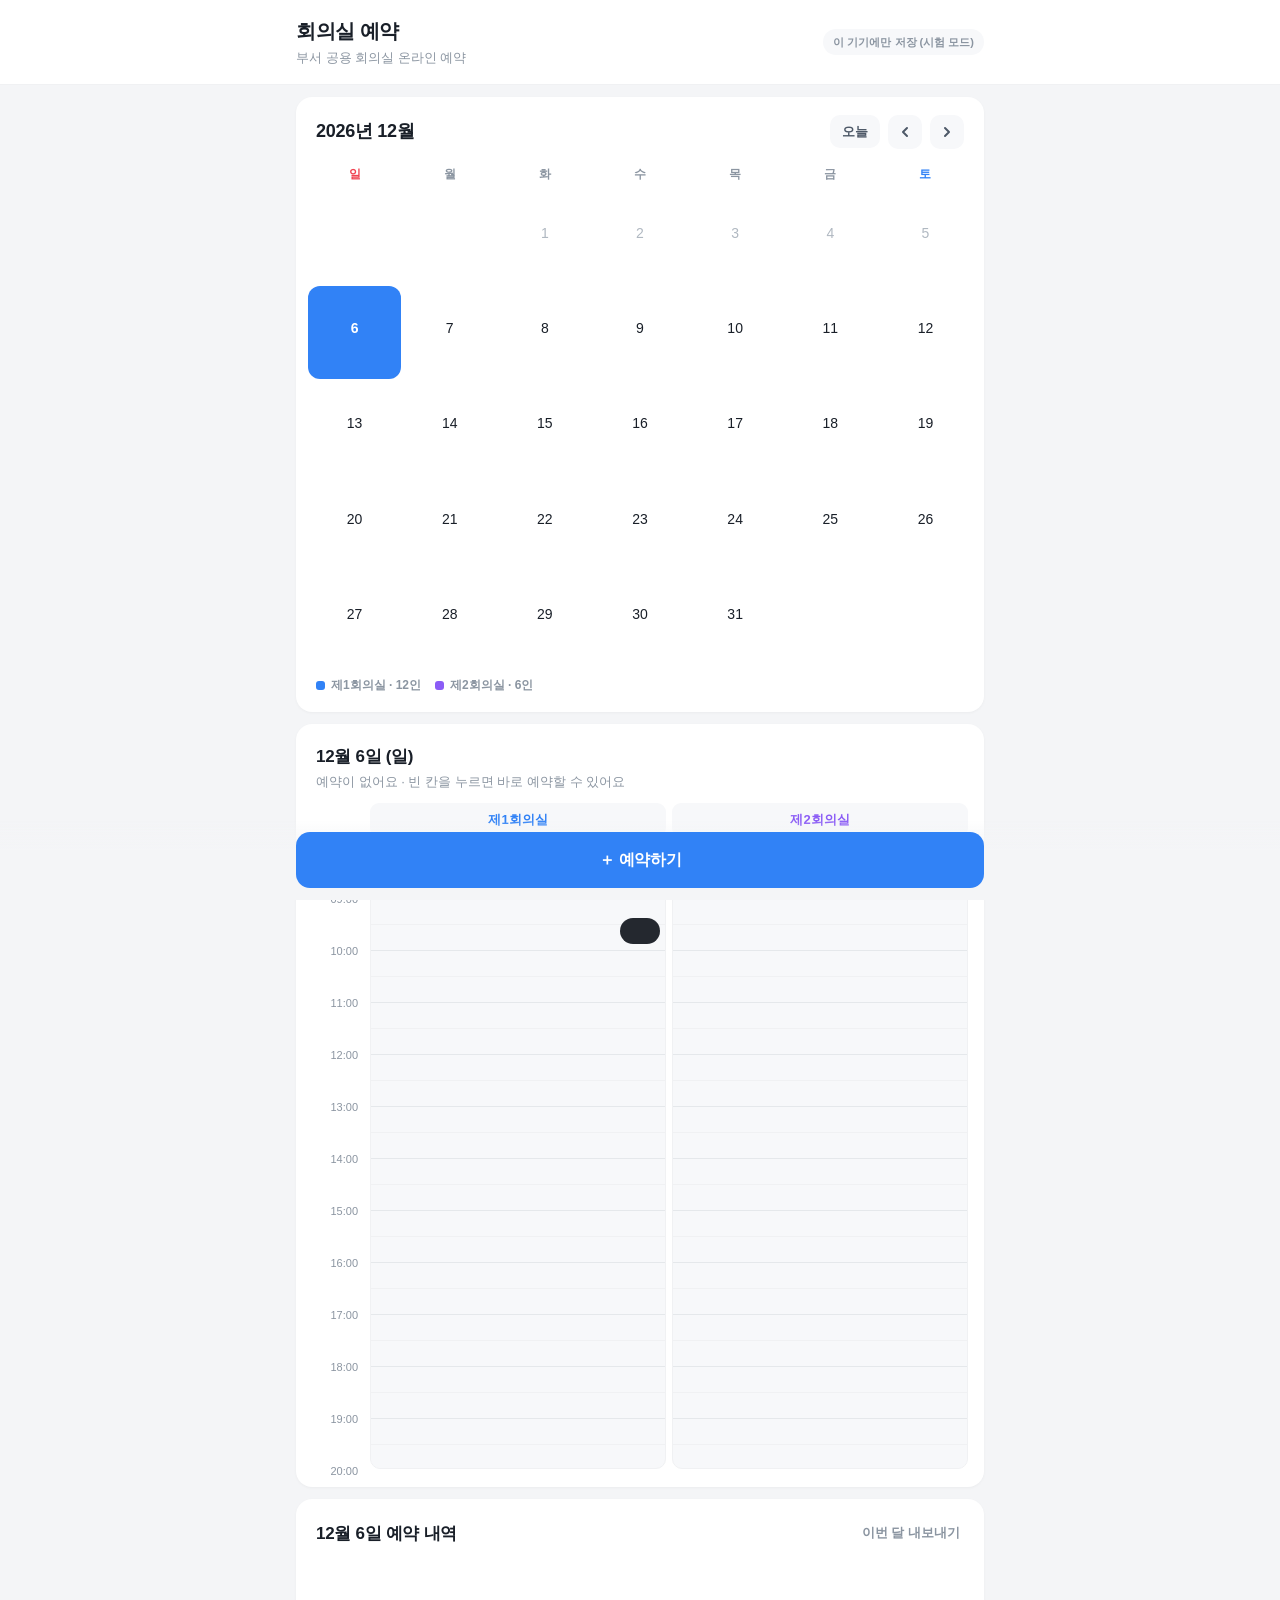
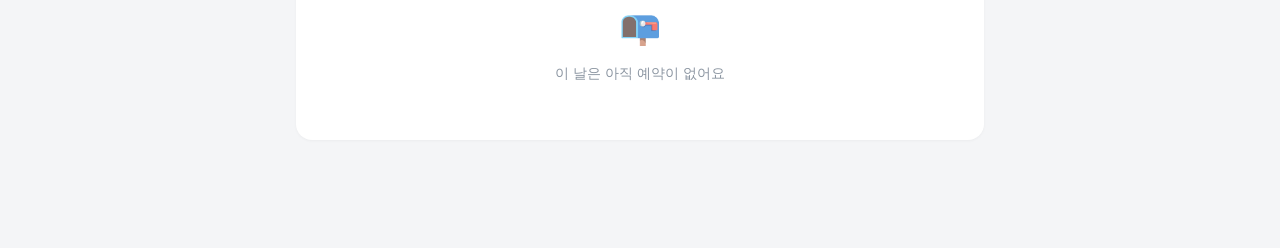
==== commit 867efdfb: "회의실 2곳을 위한 QR 예약 시스템 구축 QR을 찍으면 열리는 모바일 우선 예약 화면을 만들었다. 월별 달력에서 날짜를 고르면 회의실별 시간표가 나오고, 비어 있는 칸을 누르면 " ====
--- a/index.html
+++ b/index.html
@@ -2,672 +2,152 @@
 <html lang="ko">
 <head>
 <meta charset="UTF-8">
-<meta name="viewport" content="width=device-width, initial-scale=1.0, maximum-scale=1.0, user-scalable=no">
-<title>세미나실 예약</title>
-<link href="https://fonts.googleapis.com/css2?family=Noto+Sans+KR:wght@300;400;500;600;700;800;900&display=swap" rel="stylesheet">
-<style>
-  :root {
-    --bg: #f4f5f7;
-    --white: #ffffff;
-    --blue: #3182f6;
-    --blue-light: #e8f3ff;
-    --blue-dark: #1b64da;
-    --text-primary: #191f28;
-    --text-secondary: #4e5968;
-    --text-tertiary: #8b95a1;
-    --text-disabled: #b0b8c1;
-    --border: #e5e8eb;
-    --border-light: #f2f3f5;
-    --red: #f04452;
-    --red-light: #fff0f1;
-    --green: #03b26c;
-    --green-light: #e8faf3;
-    --orange: #f59e0b;
-    --shadow-sm: 0 1px 3px rgba(0,0,0,0.04);
-    --shadow-lg: 0 8px 28px rgba(0,0,0,0.12);
-  }
-
-  * { margin: 0; padding: 0; box-sizing: border-box; -webkit-tap-highlight-color: transparent; }
-
-  body {
-    font-family: 'Noto Sans KR', -apple-system, BlinkMacSystemFont, sans-serif;
-    background: var(--bg);
-    color: var(--text-primary);
-    min-height: 100vh;
-    -webkit-font-smoothing: antialiased;
-  }
-
-  .header {
-    background: var(--white);
-    padding: 20px 24px;
-    border-bottom: 1px solid var(--border-light);
-    position: sticky;
-    top: 0;
-    z-index: 100;
-  }
-
-  .header-inner { max-width: 640px; margin: 0 auto; }
-
-  .header h1 {
-    font-size: 22px;
-    font-weight: 800;
-    color: var(--text-primary);
-    letter-spacing: -0.5px;
-  }
-
-  .header p {
-    font-size: 14px;
-    color: var(--text-tertiary);
-    margin-top: 4px;
-  }
-
-  .main {
-    max-width: 640px;
-    margin: 0 auto;
-    padding: 12px 16px 100px;
-  }
-
-  .section {
-    background: var(--white);
-    border-radius: 16px;
-    margin-bottom: 12px;
-    overflow: hidden;
-    box-shadow: var(--shadow-sm);
-    animation: fadeIn 0.4s ease both;
-  }
-  .section:nth-child(2) { animation-delay: 0.06s; }
-  .section:nth-child(3) { animation-delay: 0.12s; }
-
-  @keyframes fadeIn {
-    from { opacity: 0; transform: translateY(8px); }
-    to { opacity: 1; transform: translateY(0); }
-  }
-
-  .section-header { padding: 24px 24px 0; }
-
-  .section-title {
-    font-size: 18px;
-    font-weight: 700;
-    letter-spacing: -0.3px;
-  }
-
-  .section-subtitle {
-    font-size: 13px;
-    color: var(--text-tertiary);
-    margin-top: 4px;
-  }
-
-  .section-body { padding: 20px 24px 24px; }
-
-  .field { margin-bottom: 20px; }
-  .field:last-child { margin-bottom: 0; }
-
-  .field-label {
-    display: block;
-    font-size: 14px;
-    font-weight: 600;
-    color: var(--text-secondary);
-    margin-bottom: 8px;
-  }
-
-  .field-input {
-    width: 100%;
-    padding: 14px 16px;
-    border: 1.5px solid var(--border);
-    border-radius: 12px;
-    font-size: 16px;
-    font-family: inherit;
-    color: var(--text-primary);
-    background: var(--white);
-    transition: all 0.2s;
-    outline: none;
-  }
-
-  .field-input::placeholder { color: var(--text-disabled); }
-
-  .field-input:focus {
-    border-color: var(--blue);
-    box-shadow: 0 0 0 3px rgba(49,130,246,0.12);
-  }
-
-  .field-row {
-    display: grid;
-    grid-template-columns: 1fr 1fr;
-    gap: 10px;
-  }
-
-  select.field-input {
-    appearance: none;
-    background-image: url("data:image/svg+xml,%3Csvg xmlns='http://www.w3.org/2000/svg' width='16' height='16' fill='%238b95a1' viewBox='0 0 16 16'%3E%3Cpath d='M4.646 5.646a.5.5 0 01.708 0L8 8.293l2.646-2.647a.5.5 0 01.708.708l-3 3a.5.5 0 01-.708 0l-3-3a.5.5 0 010-.708z'/%3E%3C/svg%3E");
-    background-repeat: no-repeat;
-    background-position: right 14px center;
-    padding-right: 40px;
-    cursor: pointer;
-  }
-
-  .btn-submit {
-    width: 100%;
-    padding: 16px;
-    border: none;
-    border-radius: 12px;
-    font-size: 17px;
-    font-weight: 700;
-    font-family: inherit;
-    cursor: pointer;
-    background: var(--blue);
-    color: white;
-    margin-top: 24px;
-    letter-spacing: -0.3px;
-    transition: all 0.2s;
-  }
-
-  .btn-submit:hover { background: var(--blue-dark); }
-  .btn-submit:active { transform: scale(0.98); }
-
-  /* Calendar */
-  .cal-nav {
-    display: flex;
-    align-items: center;
-    justify-content: space-between;
-    padding: 24px 24px 16px;
-  }
-
-  .cal-month {
-    font-size: 18px;
-    font-weight: 700;
-    letter-spacing: -0.3px;
-  }
-
-  .cal-arrows { display: flex; gap: 4px; }
-
-  .cal-arrow {
-    width: 36px;
-    height: 36px;
-    border: none;
-    border-radius: 10px;
-    background: var(--bg);
-    cursor: pointer;
-    display: flex;
-    align-items: center;
-    justify-content: center;
-    color: var(--text-secondary);
-    transition: all 0.15s;
-  }
-
-  .cal-arrow:hover { background: var(--blue-light); color: var(--blue); }
-  .cal-arrow:active { transform: scale(0.92); }
-
-  .cal-grid {
-    display: grid;
-    grid-template-columns: repeat(7, 1fr);
-    padding: 0 16px 20px;
-    gap: 2px;
-  }
-
-  .cal-dow {
-    text-align: center;
-    font-size: 12px;
-    font-weight: 600;
-    color: var(--text-tertiary);
-    padding: 8px 0;
-  }
-
-  .cal-dow:first-child { color: var(--red); }
-  .cal-dow:last-child { color: var(--blue); }
-
-  .cal-cell {
-    aspect-ratio: 1;
-    display: flex;
-    flex-direction: column;
-    align-items: center;
-    justify-content: center;
-    border-radius: 12px;
-    font-size: 15px;
-    font-weight: 500;
-    cursor: pointer;
-    transition: all 0.15s;
-    position: relative;
-  }
-
-  .cal-cell:hover:not(.empty):not(.past) { background: var(--bg); }
-  .cal-cell.past { color: var(--text-disabled); cursor: default; }
-  .cal-cell.empty { cursor: default; }
-
-  .cal-cell.today { color: var(--blue); font-weight: 800; }
-
-  .cal-cell.today::after {
-    content: '';
-    width: 5px;
-    height: 5px;
-    border-radius: 50%;
-    background: var(--blue);
-    position: absolute;
-    bottom: 4px;
-  }
-
-  .cal-cell.selected {
-    background: var(--blue) !important;
-    color: white !important;
-    font-weight: 700;
-  }
-
-  .cal-cell.selected::after { background: white !important; }
-
-  .cal-cell .has-res {
-    display: flex;
-    gap: 2px;
-    position: absolute;
-    bottom: 4px;
-  }
-
-  .cal-cell .has-res .dot {
-    width: 4px;
-    height: 4px;
-    border-radius: 50%;
-    background: var(--orange);
-  }
-
-  .cal-cell.selected .has-res .dot { background: rgba(255,255,255,0.7); }
-
-  /* Stats */
-  .stats-row { display: flex; gap: 8px; padding: 20px 24px; }
-
-  .stat-chip {
-    display: flex;
-    align-items: center;
-    gap: 6px;
-    padding: 8px 14px;
-    border-radius: 10px;
-    font-size: 14px;
-    font-weight: 600;
-  }
-
-  .stat-chip.today-chip { background: var(--blue-light); color: var(--blue); }
-  .stat-chip.total-chip { background: var(--bg); color: var(--text-secondary); }
-
-  /* List */
-  .list-header {
-    padding: 24px 24px 4px;
-    display: flex;
-    justify-content: space-between;
-    align-items: center;
-  }
-
-  .list-date { font-size: 14px; color: var(--text-tertiary); font-weight: 500; }
-
-  .res-list { padding: 12px 16px 16px; max-height: 500px; overflow-y: auto; }
-  .res-list::-webkit-scrollbar { width: 0; }
-
-  .res-card {
-    display: flex;
-    align-items: center;
-    padding: 16px;
-    border-radius: 14px;
-    margin-bottom: 8px;
-    background: var(--bg);
-    transition: all 0.2s;
-    gap: 14px;
-  }
-
-  .res-card:last-child { margin-bottom: 0; }
-  .res-card:hover { background: var(--border-light); }
-
-  .res-icon {
-    width: 44px;
-    height: 44px;
-    border-radius: 12px;
-    background: var(--blue-light);
-    display: flex;
-    align-items: center;
-    justify-content: center;
-    font-size: 18px;
-    flex-shrink: 0;
-  }
-
-  .res-content { flex: 1; min-width: 0; }
-
-  .res-name {
-    font-size: 16px;
-    font-weight: 600;
-    margin-bottom: 2px;
-    letter-spacing: -0.2px;
-  }
-
-  .res-meta { font-size: 13px; color: var(--text-tertiary); }
-
-  .res-time {
-    font-size: 15px;
-    font-weight: 700;
-    color: var(--blue);
-    white-space: nowrap;
-    letter-spacing: -0.3px;
-  }
-
-  .res-delete {
-    width: 32px;
-    height: 32px;
-    border: none;
-    border-radius: 8px;
-    background: transparent;
-    color: var(--text-disabled);
-    cursor: pointer;
-    display: flex;
-    align-items: center;
-    justify-content: center;
-    transition: all 0.15s;
-    flex-shrink: 0;
-  }
-
-  .res-delete:hover { background: var(--red-light); color: var(--red); }
-
-  .empty-state { text-align: center; padding: 48px 24px; }
-  .empty-state .empty-icon { font-size: 48px; margin-bottom: 16px; opacity: 0.6; }
-  .empty-state .empty-text { font-size: 15px; color: var(--text-tertiary); }
-
-  /* Toast */
-  .toast {
-    position: fixed;
-    bottom: 32px;
-    left: 50%;
-    transform: translateX(-50%) translateY(100px);
-    padding: 14px 24px;
-    border-radius: 14px;
-    font-size: 15px;
-    font-weight: 600;
-    box-shadow: var(--shadow-lg);
-    z-index: 1000;
-    transition: transform 0.35s cubic-bezier(0.34, 1.56, 0.64, 1);
-    max-width: 360px;
-    letter-spacing: -0.2px;
-  }
-
-  .toast.show { transform: translateX(-50%) translateY(0); }
-  .toast.success, .toast.warning { background: var(--text-primary); color: white; }
-  .toast.error { background: var(--red); color: white; }
-
-  /* Dialog */
-  .overlay {
-    position: fixed;
-    inset: 0;
-    background: rgba(0,0,0,0.4);
-    z-index: 999;
-    display: none;
-    align-items: flex-end;
-    justify-content: center;
-    backdrop-filter: blur(4px);
-  }
-
-  .overlay.show { display: flex; }
-
-  .dialog {
-    background: var(--white);
-    border-radius: 24px 24px 0 0;
-    padding: 32px 24px;
-    padding-bottom: max(32px, env(safe-area-inset-bottom));
-    max-width: 640px;
-    width: 100%;
-    animation: slideUp 0.3s cubic-bezier(0.34, 1.56, 0.64, 1);
-  }
-
-  @keyframes slideUp {
-    from { transform: translateY(100%); }
-    to { transform: translateY(0); }
-  }
-
-  .dialog-handle {
-    width: 36px;
-    height: 4px;
-    border-radius: 2px;
-    background: var(--border);
-    margin: 0 auto 24px;
-  }
-
-  .dialog h3 { font-size: 20px; font-weight: 700; margin-bottom: 8px; letter-spacing: -0.3px; }
-  .dialog p { font-size: 15px; color: var(--text-secondary); margin-bottom: 28px; line-height: 1.6; }
-
-  .dialog-btns { display: flex; gap: 8px; }
-
-  .dialog-btns button {
-    flex: 1;
-    padding: 16px;
-    border-radius: 12px;
-    font-size: 16px;
-    font-weight: 700;
-    font-family: inherit;
-    cursor: pointer;
-    border: none;
-    transition: all 0.15s;
-  }
-
-  .dialog-btns .btn-cancel { background: var(--bg); color: var(--text-secondary); }
-  .dialog-btns .btn-cancel:hover { background: var(--border); }
-  .dialog-btns .btn-danger { background: var(--red); color: white; }
-  .dialog-btns .btn-danger:hover { background: #d93843; }
-
-  @media (max-width: 480px) {
-    .header { padding: 16px 20px; }
-    .header h1 { font-size: 20px; }
-    .section-body { padding: 16px 20px 20px; }
-    .cal-nav { padding: 20px 20px 12px; }
-    .cal-grid { padding: 0 12px 16px; }
-    .stats-row { padding: 16px 20px; }
-    .list-header { padding: 20px 20px 4px; }
-    .res-list { padding: 10px 12px 12px; }
-  }
-</style>
+<meta name="viewport" content="width=device-width, initial-scale=1.0, viewport-fit=cover">
+<meta name="theme-color" content="#3182f6">
+<title>회의실 예약</title>
+<link rel="icon" href="data:image/svg+xml,%3Csvg xmlns='http://www.w3.org/2000/svg' viewBox='0 0 100 100'%3E%3Ctext y='.9em' font-size='90'%3E%F0%9F%93%85%3C/text%3E%3C/svg%3E">
+<link rel="stylesheet" href="./assets/style.css">
 </head>
 <body>
 
-<div class="header">
-  <div class="header-inner">
-    <h1>세미나실 예약</h1>
-    <p>충남농업기술원 세미나실 온라인 예약</p>
+<header class="app-header">
+  <div class="wrap">
+    <div>
+      <h1 id="appTitle">회의실 예약</h1>
+      <p id="appSubtitle"></p>
+    </div>
+    <span class="storage-badge" id="storageBadge">불러오는 중…</span>
+  </div>
+</header>
+
+<main class="wrap">
+  <section class="card">
+    <div class="cal-nav">
+      <div class="cal-month" id="calMonth"></div>
+      <button class="chip-btn" id="btnToday" type="button">오늘</button>
+      <button class="icon-btn" id="btnPrev" type="button" aria-label="이전 달">
+        <svg width="16" height="16" viewBox="0 0 16 16" fill="none"><path d="M10 12L6 8l4-4" stroke="currentColor" stroke-width="2" stroke-linecap="round" stroke-linejoin="round"/></svg>
+      </button>
+      <button class="icon-btn" id="btnNext" type="button" aria-label="다음 달">
+        <svg width="16" height="16" viewBox="0 0 16 16" fill="none"><path d="M6 4l4 4-4 4" stroke="currentColor" stroke-width="2" stroke-linecap="round" stroke-linejoin="round"/></svg>
+      </button>
+    </div>
+    <div class="cal-grid" id="calGrid"></div>
+    <div class="legend" id="legend"></div>
+  </section>
+
+  <section class="card">
+    <div class="card-head">
+      <div>
+        <h2 id="dayTitle">날짜를 선택하세요</h2>
+        <p id="daySummary"></p>
+      </div>
+    </div>
+    <div class="tl-head" id="tlHead"></div>
+    <div class="tl-body" id="tlBody"></div>
+  </section>
+
+  <section class="card">
+    <div class="card-head">
+      <h2 id="listTitle">예약 내역</h2>
+      <button class="link-btn" id="btnExport" type="button">이번 달 내보내기</button>
+    </div>
+    <div class="res-list" id="resList"></div>
+  </section>
+
+  <p class="notice" id="notice" hidden></p>
+</main>
+
+<div class="fab-bar">
+  <div class="wrap">
+    <button class="btn-primary" id="btnNew" type="button">＋ 예약하기</button>
   </div>
 </div>
 
-<div class="main">
-  <div class="section">
-    <div class="section-header">
-      <div class="section-title">예약 신청</div>
-      <div class="section-subtitle">세미나실 사용을 위해 아래 정보를 입력해주세요</div>
+<!-- 예약 입력 -->
+<div class="overlay" id="formOverlay">
+  <form class="sheet" id="bookForm" novalidate>
+    <div class="sheet-handle"></div>
+    <h3>회의실 예약</h3>
+    <p class="desc">비어 있는 시간에만 예약할 수 있어요.</p>
+
+    <div class="field">
+      <label>회의실</label>
+      <div class="seg" id="roomSeg"></div>
     </div>
-    <div class="section-body">
+
+    <div class="field">
+      <label for="fDate">날짜</label>
+      <input class="input" type="date" id="fDate" required>
+    </div>
+
+    <div class="row-2">
       <div class="field">
-        <label class="field-label">소속명</label>
-        <input class="field-input" type="text" id="department" placeholder="소속명을 입력해주세요">
+        <label for="fStart">시작 시간</label>
+        <select class="input" id="fStart"></select>
       </div>
       <div class="field">
-        <label class="field-label">팀명</label>
-        <input class="field-input" type="text" id="team" placeholder="팀명을 입력해주세요">
+        <label for="fEnd">종료 시간</label>
+        <select class="input" id="fEnd"></select>
+      </div>
+    </div>
+
+    <div class="row-2">
+      <div class="field">
+        <label for="fDept">부서명</label>
+        <input class="input" type="text" id="fDept" list="deptList" placeholder="예) 총무팀" required>
+        <datalist id="deptList"></datalist>
       </div>
       <div class="field">
-        <label class="field-label">담당자명</label>
-        <input class="field-input" type="text" id="person" placeholder="담당자명을 입력해주세요">
-      </div>
-      <div class="field">
-        <label class="field-label">예약 날짜</label>
-        <input class="field-input" type="date" id="resDate">
-      </div>
-      <div class="field-row">
-        <div class="field">
-          <label class="field-label">시작 시간</label>
-          <select class="field-input" id="startTime"></select>
-        </div>
-        <div class="field">
-          <label class="field-label">종료 시간</label>
-          <select class="field-input" id="endTime"></select>
-        </div>
-      </div>
-      <button class="btn-submit" onclick="submitReservation()">예약하기</button>
-    </div>
-  </div>
-
-  <div class="section">
-    <div class="cal-nav">
-      <div class="cal-month" id="calMonthLabel"></div>
-      <div class="cal-arrows">
-        <button class="cal-arrow" onclick="changeMonth(-1)">
-          <svg width="16" height="16" viewBox="0 0 16 16" fill="none"><path d="M10 12L6 8L10 4" stroke="currentColor" stroke-width="2" stroke-linecap="round" stroke-linejoin="round"/></svg>
-        </button>
-        <button class="cal-arrow" onclick="changeMonth(1)">
-          <svg width="16" height="16" viewBox="0 0 16 16" fill="none"><path d="M6 4L10 8L6 12" stroke="currentColor" stroke-width="2" stroke-linecap="round" stroke-linejoin="round"/></svg>
-        </button>
+        <label for="fPerson">예약자</label>
+        <input class="input" type="text" id="fPerson" placeholder="예) 홍길동" required>
       </div>
     </div>
-    <div class="cal-grid" id="calGrid"></div>
-  </div>
 
-  <div class="section">
-    <div class="stats-row" id="statsRow">
-      <div class="stat-chip today-chip">오늘 <strong>0</strong>건</div>
-      <div class="stat-chip total-chip">전체 <strong>0</strong>건</div>
+    <div class="field">
+      <label for="fPurpose">사용 목적 <span class="opt">(선택)</span></label>
+      <input class="input" type="text" id="fPurpose" placeholder="예) 월간 업무회의">
     </div>
-    <div class="list-header">
-      <div class="section-title">예약 현황</div>
-      <div class="list-date" id="filterLabel"></div>
+
+    <div class="field">
+      <label for="fContact">연락처 <span class="opt">(선택)</span></label>
+      <input class="input" type="text" id="fContact" inputmode="tel" placeholder="예) 내선 1234">
     </div>
-    <div class="res-list" id="resList"></div>
+
+    <div class="field">
+      <label for="fPin">취소 비밀번호 (숫자 4자리)</label>
+      <input class="input" type="password" id="fPin" inputmode="numeric" autocomplete="off"
+             maxlength="4" pattern="[0-9]{4}" placeholder="예약을 취소할 때 필요해요" required>
+    </div>
+
+    <div class="sheet-actions">
+      <button type="button" class="btn-ghost" id="btnFormCancel">닫기</button>
+      <button type="submit" class="btn-primary" id="btnFormSubmit">예약하기</button>
+    </div>
+  </form>
+</div>
+
+<!-- 예약 취소 -->
+<div class="overlay" id="cancelOverlay">
+  <div class="sheet">
+    <div class="sheet-handle"></div>
+    <h3>예약을 취소할까요?</h3>
+    <p class="desc">예약할 때 입력한 비밀번호가 필요해요.</p>
+    <div class="summary-box" id="cancelSummary"></div>
+    <div class="field">
+      <label for="cPin">비밀번호</label>
+      <input class="input" type="password" id="cPin" inputmode="numeric" autocomplete="off"
+             maxlength="4" placeholder="숫자 4자리">
+    </div>
+    <div class="sheet-actions">
+      <button type="button" class="btn-ghost" id="btnKeep">돌아가기</button>
+      <button type="button" class="btn-danger" id="btnConfirmCancel">예약 취소</button>
+    </div>
   </div>
 </div>
 
 <div class="toast" id="toast"></div>
 
-<div class="overlay" id="overlay" onclick="closeDialog()">
-  <div class="dialog" onclick="event.stopPropagation()">
-    <div class="dialog-handle"></div>
-    <h3>예약을 취소할까요?</h3>
-    <p id="dialogMsg"></p>
-    <div class="dialog-btns">
-      <button class="btn-cancel" onclick="closeDialog()">아니요</button>
-      <button class="btn-danger" onclick="confirmDelete()">취소하기</button>
-    </div>
-  </div>
-</div>
-
-<script>
-  let reservations = JSON.parse(localStorage.getItem('seminar_reservations') || '[]');
-  let calYear, calMonth, selectedDate = null, deleteTarget = null;
-  const today = new Date();
-  calYear = today.getFullYear();
-  calMonth = today.getMonth();
-
-  function init() {
-    populateTimes();
-    document.getElementById('resDate').min = fmtDate(today);
-    render();
-    document.getElementById('resDate').addEventListener('change', function() {
-      selectedDate = this.value;
-      const d = new Date(this.value + 'T00:00:00');
-      calYear = d.getFullYear();
-      calMonth = d.getMonth();
-      render();
-    });
-  }
-
-  function populateTimes() {
-    const s = document.getElementById('startTime'), e = document.getElementById('endTime');
-    for (let h = 8; h <= 21; h++)
-      for (let m = 0; m < 60; m += 30) {
-        const v = `${String(h).padStart(2,'0')}:${String(m).padStart(2,'0')}`;
-        s.innerHTML += `<option value="${v}">${v}</option>`;
-        e.innerHTML += `<option value="${v}">${v}</option>`;
-      }
-    e.innerHTML += `<option value="22:00">22:00</option>`;
-    s.value = '09:00'; e.value = '10:00';
-  }
-
-  function fmtDate(d) {
-    return d.getFullYear()+'-'+String(d.getMonth()+1).padStart(2,'0')+'-'+String(d.getDate()).padStart(2,'0');
-  }
-
-  function render() { renderCal(); renderList(); updateStats(); }
-
-  function renderCal() {
-    const grid = document.getElementById('calGrid');
-    document.getElementById('calMonthLabel').textContent = `${calYear}년 ${calMonth+1}월`;
-    const dows = ['일','월','화','수','목','금','토'];
-    let h = dows.map(d => `<div class="cal-dow">${d}</div>`).join('');
-    const f = new Date(calYear, calMonth, 1).getDay();
-    const l = new Date(calYear, calMonth+1, 0).getDate();
-    const ts = fmtDate(today);
-    for (let i=0;i<f;i++) h+='<div class="cal-cell empty"></div>';
-    for (let d=1;d<=l;d++) {
-      const ds=`${calYear}-${String(calMonth+1).padStart(2,'0')}-${String(d).padStart(2,'0')}`;
-      const ip=ds<ts, it=ds===ts, is=ds===selectedDate;
-      const c=reservations.filter(r=>r.date===ds).length;
-      let dots='';
-      if(c>0&&!it) dots='<div class="has-res">'+Array(Math.min(c,3)).fill('<div class="dot"></div>').join('')+'</div>';
-      let cls='cal-cell';
-      if(ip)cls+=' past';if(it)cls+=' today';if(is)cls+=' selected';
-      h+=`<div class="${cls}" onclick="selDate('${ds}',${ip})">${d}${dots}</div>`;
-    }
-    grid.innerHTML=h;
-  }
-
-  function selDate(ds,ip){if(ip)return;selectedDate=ds;document.getElementById('resDate').value=ds;render();}
-  function changeMonth(dir){calMonth+=dir;if(calMonth<0){calMonth=11;calYear--;}if(calMonth>11){calMonth=0;calYear++;}renderCal();}
-
-  function submitReservation() {
-    const dept=document.getElementById('department').value.trim();
-    const team=document.getElementById('team').value.trim();
-    const person=document.getElementById('person').value.trim();
-    const date=document.getElementById('resDate').value;
-    const st=document.getElementById('startTime').value;
-    const et=document.getElementById('endTime').value;
-    if(!dept||!team||!person||!date){showToast('모든 항목을 입력해주세요','warning');return;}
-    if(st>=et){showToast('종료 시간을 다시 확인해주세요','warning');return;}
-    if(reservations.some(r=>r.date===date&&st<r.endTime&&et>r.startTime)){
-      showToast('이미 예약된 시간이에요','error');return;
-    }
-    reservations.push({id:Date.now().toString(36)+Math.random().toString(36).slice(2,6),department:dept,team,person,date,startTime:st,endTime:et,createdAt:new Date().toISOString()});
-    save();selectedDate=date;render();
-    document.getElementById('person').value='';
-    document.getElementById('startTime').value='09:00';
-    document.getElementById('endTime').value='10:00';
-    showToast('예약이 완료되었어요 ✓','success');
-  }
-
-  function deleteReservation(id){
-    deleteTarget=id;
-    const r=reservations.find(r=>r.id===id);
-    if(r)document.getElementById('dialogMsg').textContent=`${r.date} ${r.startTime}~${r.endTime} (${r.person}) 예약이 취소됩니다.`;
-    document.getElementById('overlay').classList.add('show');
-  }
-
-  function confirmDelete(){
-    if(deleteTarget){reservations=reservations.filter(r=>r.id!==deleteTarget);save();render();showToast('예약이 취소되었어요','warning');}
-    closeDialog();
-  }
-
-  function closeDialog(){document.getElementById('overlay').classList.remove('show');deleteTarget=null;}
-
-  function renderList(){
-    const list=document.getElementById('resList'),label=document.getElementById('filterLabel');
-    let f;
-    if(selectedDate){f=reservations.filter(r=>r.date===selectedDate);const d=new Date(selectedDate+'T00:00:00');label.textContent=`${d.getMonth()+1}월 ${d.getDate()}일`;}
-    else{const ts=fmtDate(today);f=reservations.filter(r=>r.date>=ts);label.textContent='오늘 이후';}
-    f.sort((a,b)=>a.date===b.date?a.startTime.localeCompare(b.startTime):a.date.localeCompare(b.date));
-    if(!f.length){list.innerHTML='<div class="empty-state"><div class="empty-icon">📭</div><div class="empty-text">아직 예약이 없어요</div></div>';return;}
-    list.innerHTML=f.map(r=>`<div class="res-card"><div class="res-icon">🏢</div><div class="res-content"><div class="res-name">${r.department} · ${r.team}</div><div class="res-meta">${r.person} · ${r.date}</div></div><div class="res-time">${r.startTime}~${r.endTime}</div><button class="res-delete" onclick="deleteReservation('${r.id}')"><svg width="16" height="16" viewBox="0 0 16 16" fill="none"><path d="M4 4L12 12M12 4L4 12" stroke="currentColor" stroke-width="2" stroke-linecap="round"/></svg></button></div>`).join('');
-  }
-
-  function updateStats(){
-    const ts=fmtDate(today);
-    const tc=reservations.filter(r=>r.date===ts).length;
-    const ac=reservations.filter(r=>r.date>=ts).length;
-    document.getElementById('statsRow').innerHTML=`<div class="stat-chip today-chip">오늘 <strong>${tc}</strong>건</div><div class="stat-chip total-chip">전체 <strong>${ac}</strong>건</div>`;
-  }
-
-  function save(){localStorage.setItem('seminar_reservations',JSON.stringify(reservations));}
-
-  function showToast(msg,type){
-    const t=document.getElementById('toast');
-    t.className='toast '+type;t.textContent=msg;
-    setTimeout(()=>t.classList.add('show'),10);
-    setTimeout(()=>t.classList.remove('show'),2800);
-  }
-
-  init();
-</script>
+<script type="module" src="./assets/app.js"></script>
 </body>
 </html>
--- a/assets/style.css
+++ b/assets/style.css
@@ -0,0 +1,773 @@
+:root {
+  --bg: #f4f5f7;
+  --surface: #ffffff;
+  --surface-sub: #f7f8fa;
+  --line: #e5e8eb;
+  --line-soft: #f0f1f3;
+  --text: #191f28;
+  --text-2: #4e5968;
+  --text-3: #8b95a1;
+  --text-4: #b0b8c1;
+  --accent: #3182f6;
+  --accent-soft: #e8f3ff;
+  --accent-dark: #1b64da;
+  --danger: #f04452;
+  --danger-soft: #fff0f1;
+  --ok: #03b26c;
+  --shadow: 0 1px 3px rgba(0, 0, 0, 0.04);
+  --shadow-lg: 0 -6px 28px rgba(0, 0, 0, 0.14);
+  --radius: 16px;
+}
+
+@media (prefers-color-scheme: dark) {
+  :root {
+    --bg: #16181d;
+    --surface: #1f2229;
+    --surface-sub: #262a33;
+    --line: #333944;
+    --line-soft: #2a2f38;
+    --text: #f2f4f6;
+    --text-2: #c6ccd6;
+    --text-3: #939aa6;
+    --text-4: #6b7280;
+    --accent: #5a9dff;
+    --accent-soft: #23324a;
+    --accent-dark: #7fb4ff;
+    --danger: #ff6b76;
+    --danger-soft: #3a2226;
+    --shadow: none;
+    --shadow-lg: 0 -6px 28px rgba(0, 0, 0, 0.5);
+  }
+}
+
+* {
+  margin: 0;
+  padding: 0;
+  box-sizing: border-box;
+  -webkit-tap-highlight-color: transparent;
+}
+
+body {
+  font-family: 'Pretendard', -apple-system, BlinkMacSystemFont, 'Malgun Gothic', 'Apple SD Gothic Neo', sans-serif;
+  background: var(--bg);
+  color: var(--text);
+  min-height: 100vh;
+  -webkit-font-smoothing: antialiased;
+  font-size: 15px;
+  line-height: 1.5;
+}
+
+.wrap {
+  max-width: 720px;
+  margin: 0 auto;
+  padding: 0 16px;
+}
+
+/* ---------- 헤더 ---------- */
+.app-header {
+  background: var(--surface);
+  border-bottom: 1px solid var(--line-soft);
+  position: sticky;
+  top: 0;
+  z-index: 50;
+}
+
+.app-header .wrap {
+  display: flex;
+  align-items: center;
+  justify-content: space-between;
+  gap: 12px;
+  padding-top: 16px;
+  padding-bottom: 16px;
+}
+
+.app-header h1 {
+  font-size: 20px;
+  font-weight: 800;
+  letter-spacing: -0.5px;
+}
+
+.app-header p {
+  font-size: 13px;
+  color: var(--text-3);
+  margin-top: 2px;
+}
+
+.storage-badge {
+  font-size: 11px;
+  font-weight: 700;
+  padding: 5px 10px;
+  border-radius: 999px;
+  background: var(--surface-sub);
+  color: var(--text-3);
+  white-space: nowrap;
+}
+
+.storage-badge.shared {
+  background: var(--accent-soft);
+  color: var(--accent);
+}
+
+/* ---------- 카드 ---------- */
+/* 하단 고정 버튼에 마지막 카드가 가리지 않도록 여백을 준다. (.wrap 보다 우선해야 함) */
+main.wrap {
+  padding-bottom: 108px;
+}
+
+.card {
+  background: var(--surface);
+  border-radius: var(--radius);
+  box-shadow: var(--shadow);
+  margin-top: 12px;
+  overflow: hidden;
+}
+
+.card-head {
+  display: flex;
+  align-items: flex-end;
+  justify-content: space-between;
+  gap: 12px;
+  padding: 20px 20px 12px;
+}
+
+.card-head h2 {
+  font-size: 17px;
+  font-weight: 700;
+  letter-spacing: -0.3px;
+}
+
+.card-head p {
+  font-size: 13px;
+  color: var(--text-3);
+  margin-top: 2px;
+}
+
+.link-btn {
+  border: none;
+  background: none;
+  font: inherit;
+  font-size: 13px;
+  font-weight: 600;
+  color: var(--text-3);
+  cursor: pointer;
+  padding: 4px;
+}
+
+.link-btn:hover {
+  color: var(--accent);
+}
+
+/* ---------- 달력 ---------- */
+.cal-nav {
+  display: flex;
+  align-items: center;
+  gap: 8px;
+  padding: 18px 20px 10px;
+}
+
+.cal-month {
+  font-size: 18px;
+  font-weight: 700;
+  letter-spacing: -0.3px;
+  flex: 1;
+}
+
+.icon-btn {
+  width: 34px;
+  height: 34px;
+  border: none;
+  border-radius: 10px;
+  background: var(--surface-sub);
+  color: var(--text-2);
+  cursor: pointer;
+  display: flex;
+  align-items: center;
+  justify-content: center;
+  flex-shrink: 0;
+}
+
+.icon-btn:hover {
+  background: var(--accent-soft);
+  color: var(--accent);
+}
+
+.chip-btn {
+  border: none;
+  border-radius: 10px;
+  background: var(--surface-sub);
+  color: var(--text-2);
+  font: inherit;
+  font-size: 13px;
+  font-weight: 600;
+  padding: 7px 12px;
+  cursor: pointer;
+}
+
+.chip-btn:hover {
+  background: var(--accent-soft);
+  color: var(--accent);
+}
+
+.cal-grid {
+  display: grid;
+  grid-template-columns: repeat(7, 1fr);
+  gap: 2px;
+  padding: 0 12px 8px;
+}
+
+.cal-dow {
+  text-align: center;
+  font-size: 12px;
+  font-weight: 600;
+  color: var(--text-3);
+  padding: 6px 0;
+}
+
+.cal-dow.sun { color: var(--danger); }
+.cal-dow.sat { color: var(--accent); }
+
+.cal-cell {
+  aspect-ratio: 1 / 1;
+  /* 그리드 칸이 내용 크기 때문에 넓어져 달력이 화면 밖으로 나가는 것을 막는다. */
+  min-width: 0;
+  border: none;
+  background: none;
+  font: inherit;
+  border-radius: 12px;
+  display: flex;
+  flex-direction: column;
+  align-items: center;
+  justify-content: center;
+  gap: 3px;
+  cursor: pointer;
+  color: var(--text);
+  padding: 0;
+}
+
+.cal-cell:disabled {
+  cursor: default;
+  color: var(--text-4);
+}
+
+.cal-cell.empty {
+  visibility: hidden;
+}
+
+.cal-cell:hover:not(:disabled) {
+  background: var(--surface-sub);
+}
+
+.cal-cell .num {
+  font-size: 14px;
+  font-weight: 500;
+  line-height: 1;
+}
+
+.cal-cell.today .num {
+  color: var(--accent);
+  font-weight: 800;
+}
+
+.cal-cell.selected {
+  background: var(--accent) !important;
+  color: #fff;
+}
+
+.cal-cell.selected .num {
+  color: #fff;
+  font-weight: 700;
+}
+
+.cal-dots {
+  display: flex;
+  gap: 2px;
+  height: 5px;
+}
+
+.cal-dots i {
+  width: 5px;
+  height: 5px;
+  border-radius: 50%;
+  display: block;
+}
+
+.cal-cell.selected .cal-dots i {
+  background: rgba(255, 255, 255, 0.85) !important;
+}
+
+.legend {
+  display: flex;
+  flex-wrap: wrap;
+  gap: 14px;
+  padding: 4px 20px 18px;
+}
+
+.legend span {
+  display: flex;
+  align-items: center;
+  gap: 6px;
+  font-size: 12px;
+  color: var(--text-3);
+  font-weight: 600;
+}
+
+.legend i {
+  width: 9px;
+  height: 9px;
+  border-radius: 3px;
+  display: block;
+}
+
+/* ---------- 타임라인 ---------- */
+.tl-head,
+.tl-body {
+  display: grid;
+  gap: 6px;
+  padding: 0 16px;
+}
+
+.tl-head {
+  padding-bottom: 8px;
+}
+
+.tl-room {
+  text-align: center;
+  font-size: 13px;
+  font-weight: 700;
+  padding: 7px 4px;
+  border-radius: 9px;
+  background: var(--surface-sub);
+  overflow: hidden;
+  text-overflow: ellipsis;
+  white-space: nowrap;
+}
+
+.tl-body {
+  padding-bottom: 18px;
+}
+
+.tl-axis {
+  position: relative;
+}
+
+.tl-axis span {
+  position: absolute;
+  right: 6px;
+  font-size: 11px;
+  color: var(--text-3);
+  transform: translateY(-6px);
+  font-variant-numeric: tabular-nums;
+}
+
+.tl-col {
+  position: relative;
+  border: 1px solid var(--line-soft);
+  border-radius: 10px;
+  overflow: hidden;
+  background: var(--surface-sub);
+}
+
+.tl-slot {
+  position: absolute;
+  left: 0;
+  right: 0;
+  border: none;
+  background: none;
+  padding: 0;
+  cursor: pointer;
+  border-top: 1px solid var(--line-soft);
+}
+
+.tl-slot:first-child {
+  border-top: none;
+}
+
+.tl-slot.hour {
+  border-top-color: var(--line);
+}
+
+.tl-slot:hover {
+  background: var(--accent-soft);
+}
+
+.tl-slot:disabled {
+  cursor: default;
+  background: repeating-linear-gradient(
+    45deg,
+    transparent,
+    transparent 5px,
+    var(--line-soft) 5px,
+    var(--line-soft) 10px
+  );
+}
+
+.tl-block {
+  position: absolute;
+  left: 3px;
+  right: 3px;
+  border-radius: 7px;
+  padding: 4px 7px;
+  color: #fff;
+  overflow: hidden;
+  font-size: 11px;
+  line-height: 1.25;
+  cursor: pointer;
+  border: none;
+  text-align: left;
+  display: block;
+}
+
+.tl-block b {
+  font-size: 12px;
+  font-weight: 700;
+  display: block;
+  overflow: hidden;
+  text-overflow: ellipsis;
+  white-space: nowrap;
+}
+
+.tl-block small {
+  opacity: 0.85;
+  display: block;
+  overflow: hidden;
+  text-overflow: ellipsis;
+  white-space: nowrap;
+}
+
+/* ---------- 예약 목록 ---------- */
+.res-list {
+  padding: 4px 12px 16px;
+}
+
+.res-item {
+  display: flex;
+  align-items: center;
+  gap: 12px;
+  padding: 12px;
+  border-radius: 12px;
+}
+
+.res-item + .res-item {
+  margin-top: 4px;
+}
+
+.res-item:hover {
+  background: var(--surface-sub);
+}
+
+.res-bar {
+  width: 4px;
+  align-self: stretch;
+  border-radius: 2px;
+  flex-shrink: 0;
+}
+
+.res-main {
+  flex: 1;
+  min-width: 0;
+}
+
+.res-title {
+  font-size: 15px;
+  font-weight: 600;
+  letter-spacing: -0.2px;
+}
+
+.res-sub {
+  font-size: 13px;
+  color: var(--text-3);
+  overflow: hidden;
+  text-overflow: ellipsis;
+  white-space: nowrap;
+}
+
+.res-time {
+  font-size: 14px;
+  font-weight: 700;
+  font-variant-numeric: tabular-nums;
+  white-space: nowrap;
+  color: var(--text-2);
+}
+
+.res-cancel {
+  width: 30px;
+  height: 30px;
+  border: none;
+  border-radius: 8px;
+  background: none;
+  color: var(--text-4);
+  cursor: pointer;
+  flex-shrink: 0;
+  display: flex;
+  align-items: center;
+  justify-content: center;
+}
+
+.res-cancel:hover {
+  background: var(--danger-soft);
+  color: var(--danger);
+}
+
+.empty {
+  text-align: center;
+  padding: 40px 20px;
+  color: var(--text-3);
+  font-size: 14px;
+}
+
+.empty .big {
+  font-size: 34px;
+  display: block;
+  margin-bottom: 10px;
+  opacity: 0.7;
+}
+
+.notice {
+  margin: 12px 0 0;
+  padding: 12px 14px;
+  border-radius: 12px;
+  background: var(--danger-soft);
+  color: var(--danger);
+  font-size: 13px;
+  font-weight: 600;
+}
+
+/* ---------- 하단 버튼 ---------- */
+.fab-bar {
+  position: fixed;
+  left: 0;
+  right: 0;
+  bottom: 0;
+  padding: 12px 16px max(12px, env(safe-area-inset-bottom));
+  background: linear-gradient(to top, var(--bg) 62%, transparent);
+  z-index: 40;
+  /* 그라데이션이 덮는 투명한 영역이 아래쪽 카드의 클릭을 막지 않도록 한다. */
+  pointer-events: none;
+}
+
+.fab-bar .wrap {
+  padding: 0 16px;
+}
+
+.fab-bar .btn-primary {
+  pointer-events: auto;
+}
+
+.btn-primary {
+  width: 100%;
+  padding: 16px;
+  border: none;
+  border-radius: 14px;
+  background: var(--accent);
+  color: #fff;
+  font: inherit;
+  font-size: 16px;
+  font-weight: 700;
+  cursor: pointer;
+  letter-spacing: -0.3px;
+}
+
+.btn-primary:hover { background: var(--accent-dark); }
+.btn-primary:active { transform: scale(0.99); }
+.btn-primary:disabled { opacity: 0.55; cursor: default; }
+
+/* ---------- 바텀시트 ---------- */
+.overlay {
+  position: fixed;
+  inset: 0;
+  background: rgba(0, 0, 0, 0.45);
+  z-index: 100;
+  display: none;
+  align-items: flex-end;
+  justify-content: center;
+}
+
+.overlay.show { display: flex; }
+
+.sheet {
+  background: var(--surface);
+  border-radius: 22px 22px 0 0;
+  width: 100%;
+  max-width: 720px;
+  max-height: 92vh;
+  overflow-y: auto;
+  padding: 10px 20px max(24px, env(safe-area-inset-bottom));
+  animation: slideUp 0.28s cubic-bezier(0.32, 1.3, 0.6, 1);
+}
+
+@keyframes slideUp {
+  from { transform: translateY(100%); }
+  to { transform: translateY(0); }
+}
+
+.sheet-handle {
+  width: 36px;
+  height: 4px;
+  border-radius: 2px;
+  background: var(--line);
+  margin: 8px auto 18px;
+}
+
+.sheet h3 {
+  font-size: 19px;
+  font-weight: 700;
+  letter-spacing: -0.3px;
+}
+
+.sheet .desc {
+  font-size: 14px;
+  color: var(--text-3);
+  margin-top: 4px;
+  margin-bottom: 20px;
+}
+
+.field { margin-bottom: 16px; }
+
+.field label {
+  display: block;
+  font-size: 13px;
+  font-weight: 600;
+  color: var(--text-2);
+  margin-bottom: 7px;
+}
+
+.field .opt {
+  font-weight: 500;
+  color: var(--text-4);
+}
+
+.input {
+  width: 100%;
+  padding: 13px 14px;
+  border: 1.5px solid var(--line);
+  border-radius: 12px;
+  font: inherit;
+  font-size: 16px;
+  color: var(--text);
+  background: var(--surface);
+  outline: none;
+}
+
+.input::placeholder { color: var(--text-4); }
+
+.input:focus {
+  border-color: var(--accent);
+  box-shadow: 0 0 0 3px var(--accent-soft);
+}
+
+select.input {
+  appearance: none;
+  background-image: url("data:image/svg+xml,%3Csvg xmlns='http://www.w3.org/2000/svg' width='16' height='16' fill='%238b95a1' viewBox='0 0 16 16'%3E%3Cpath d='M4.646 5.646a.5.5 0 01.708 0L8 8.293l2.646-2.647a.5.5 0 01.708.708l-3 3a.5.5 0 01-.708 0l-3-3a.5.5 0 010-.708z'/%3E%3C/svg%3E");
+  background-repeat: no-repeat;
+  background-position: right 12px center;
+  padding-right: 36px;
+}
+
+.row-2 {
+  display: grid;
+  grid-template-columns: 1fr 1fr;
+  gap: 10px;
+}
+
+.seg {
+  display: grid;
+  grid-template-columns: repeat(auto-fit, minmax(150px, 1fr));
+  gap: 8px;
+}
+
+.seg button {
+  border: 1.5px solid var(--line);
+  background: var(--surface);
+  border-radius: 12px;
+  padding: 12px;
+  font: inherit;
+  font-size: 15px;
+  font-weight: 600;
+  color: var(--text-2);
+  cursor: pointer;
+  display: flex;
+  align-items: center;
+  justify-content: center;
+  gap: 8px;
+}
+
+.seg button i {
+  width: 9px;
+  height: 9px;
+  border-radius: 3px;
+  display: block;
+}
+
+.seg button[aria-pressed='true'] {
+  border-color: var(--accent);
+  background: var(--accent-soft);
+  color: var(--accent);
+}
+
+.sheet-actions {
+  display: flex;
+  gap: 8px;
+  margin-top: 22px;
+}
+
+.sheet-actions button {
+  flex: 1;
+  padding: 15px;
+  border: none;
+  border-radius: 12px;
+  font: inherit;
+  font-size: 16px;
+  font-weight: 700;
+  cursor: pointer;
+}
+
+.btn-ghost {
+  background: var(--surface-sub);
+  color: var(--text-2);
+}
+
+.btn-danger {
+  background: var(--danger);
+  color: #fff;
+}
+
+.summary-box {
+  background: var(--surface-sub);
+  border-radius: 12px;
+  padding: 14px;
+  font-size: 14px;
+  color: var(--text-2);
+  margin-bottom: 18px;
+  line-height: 1.7;
+}
+
+.summary-box b { color: var(--text); }
+
+/* ---------- 토스트 ---------- */
+.toast {
+  position: fixed;
+  left: 50%;
+  bottom: 96px;
+  transform: translateX(-50%) translateY(140px);
+  background: #24282f;
+  color: #fff;
+  padding: 13px 20px;
+  border-radius: 13px;
+  font-size: 14px;
+  font-weight: 600;
+  z-index: 200;
+  max-width: calc(100% - 40px);
+  text-align: center;
+  transition: transform 0.32s cubic-bezier(0.34, 1.5, 0.64, 1);
+  pointer-events: none;
+}
+
+.toast.show { transform: translateX(-50%) translateY(0); }
+.toast.error { background: var(--danger); }
+.toast.ok { background: var(--ok); }
+
+@media (max-width: 420px) {
+  .app-header h1 { font-size: 18px; }
+  .cal-grid { padding: 0 8px 8px; }
+  .tl-head, .tl-body { padding: 0 12px; }
+}
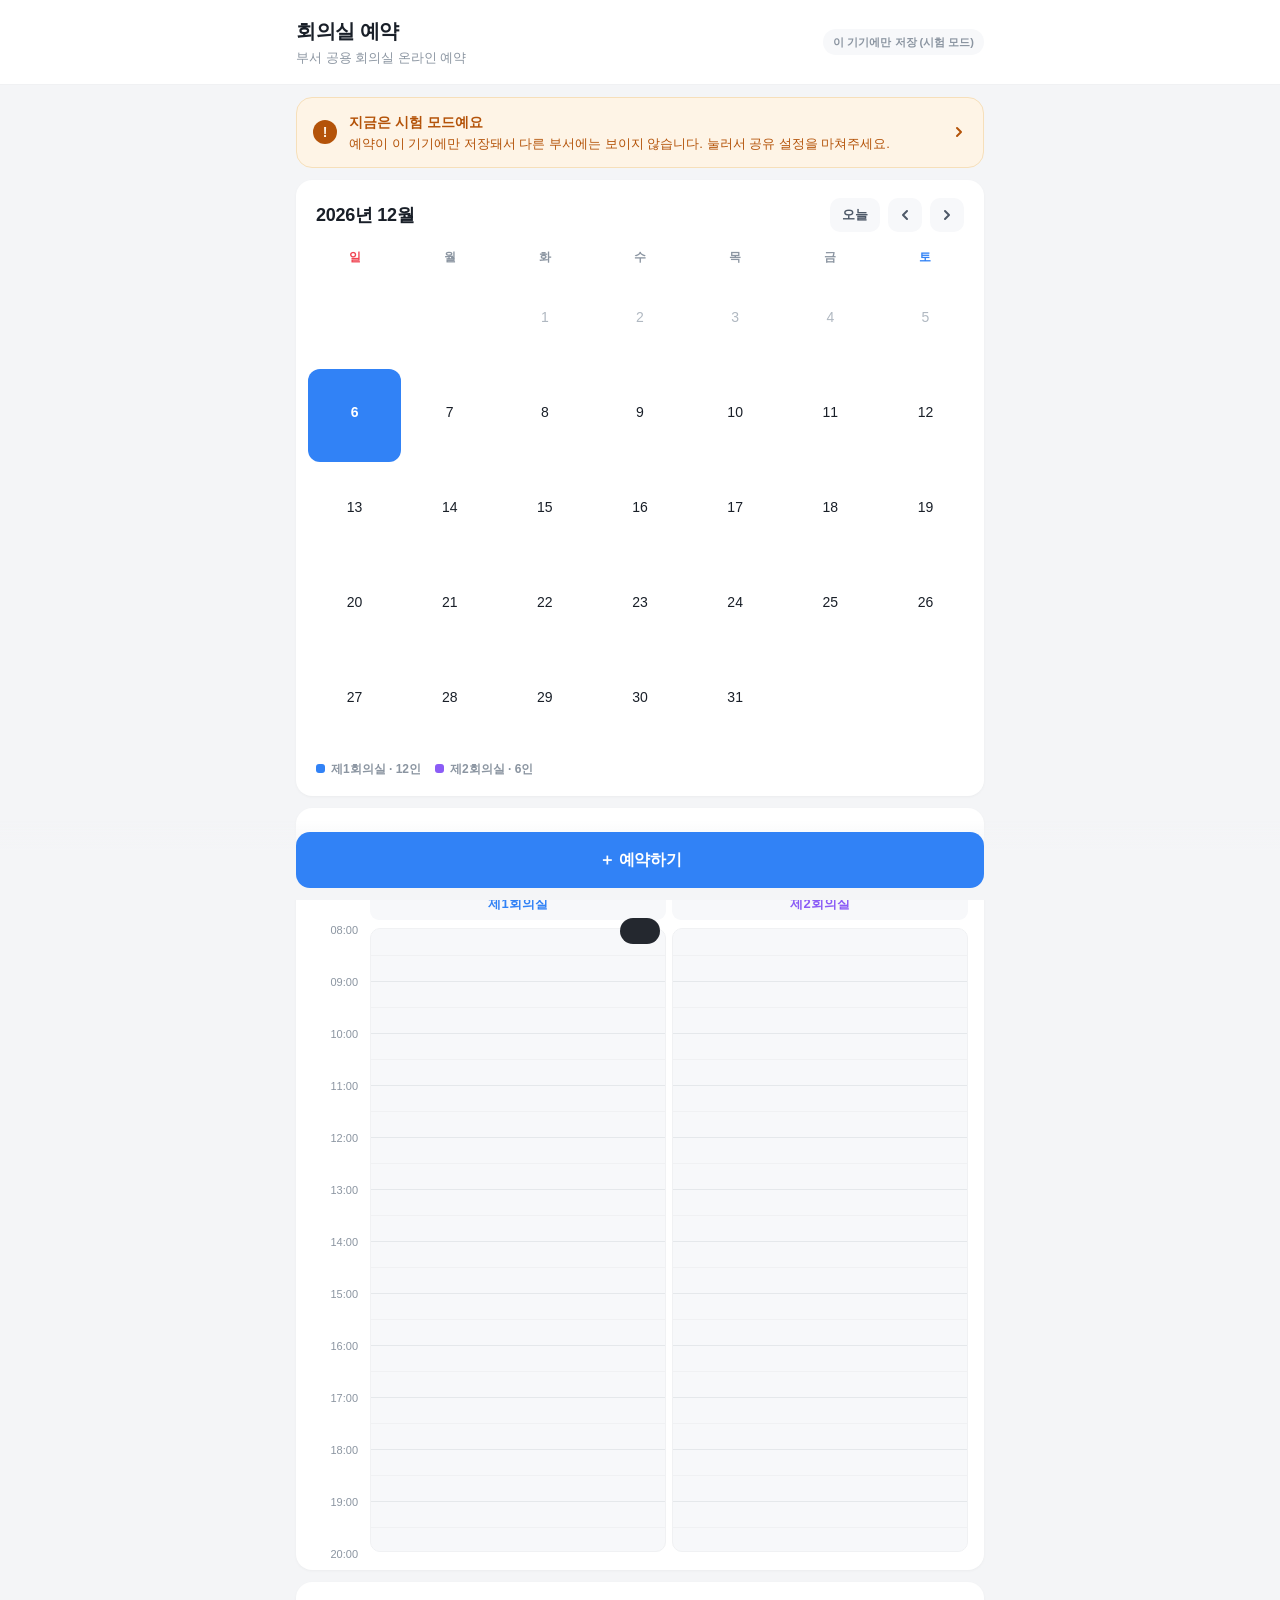
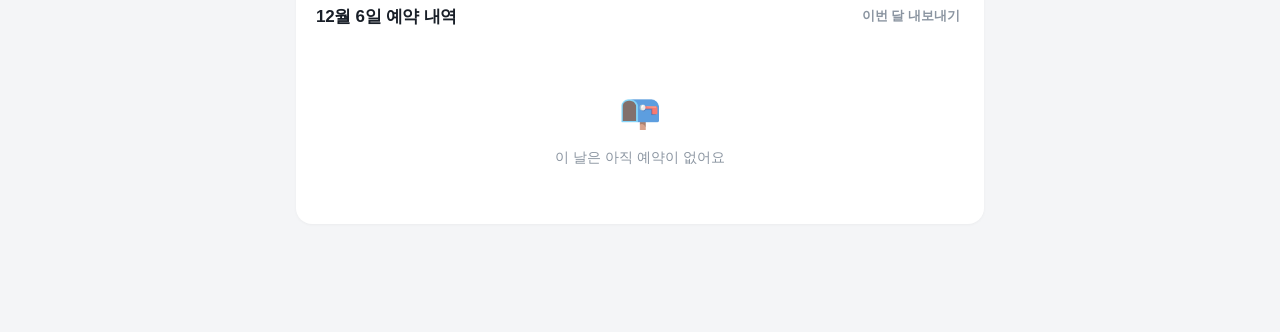
==== commit c592eeb3: "공유 저장 설정을 안내하고 연결까지 검사하는 setup.html 추가 모든 부서가 같은 예약 현황을 보려면 구글 스프레드시트 연결이 필요한데, README 만으로는 어디서 틀렸는지" ====
--- a/index.html
+++ b/index.html
@@ -21,6 +21,15 @@
 </header>
 
 <main class="wrap">
+  <a class="mode-banner" id="modeBanner" href="./setup.html" hidden>
+    <span class="mode-banner-mark">!</span>
+    <span class="mode-banner-text">
+      <b>지금은 시험 모드예요</b>
+      예약이 이 기기에만 저장돼서 다른 부서에는 보이지 않습니다. 눌러서 공유 설정을 마쳐주세요.
+    </span>
+    <svg width="16" height="16" viewBox="0 0 16 16" fill="none" aria-hidden="true"><path d="M6 4l4 4-4 4" stroke="currentColor" stroke-width="2" stroke-linecap="round" stroke-linejoin="round"/></svg>
+  </a>
+
   <section class="card">
     <div class="cal-nav">
       <div class="cal-month" id="calMonth"></div>
--- a/assets/style.css
+++ b/assets/style.css
@@ -13,6 +13,9 @@
   --accent-dark: #1b64da;
   --danger: #f04452;
   --danger-soft: #fff0f1;
+  --warn: #b45309;
+  --warn-soft: #fef4e6;
+  --warn-line: #f6dfba;
   --ok: #03b26c;
   --shadow: 0 1px 3px rgba(0, 0, 0, 0.04);
   --shadow-lg: 0 -6px 28px rgba(0, 0, 0, 0.14);
@@ -35,6 +38,9 @@
     --accent-dark: #7fb4ff;
     --danger: #ff6b76;
     --danger-soft: #3a2226;
+    --warn: #f0b464;
+    --warn-soft: #362a18;
+    --warn-line: #4d3a1e;
     --shadow: none;
     --shadow-lg: 0 -6px 28px rgba(0, 0, 0, 0.5);
   }
@@ -45,6 +51,11 @@
   padding: 0;
   box-sizing: border-box;
   -webkit-tap-highlight-color: transparent;
+}
+
+/* display 를 지정한 클래스가 hidden 속성을 덮어쓰지 않도록 한다. */
+[hidden] {
+  display: none !important;
 }
 
 body {
@@ -107,6 +118,51 @@
   background: var(--accent-soft);
   color: var(--accent);
 }
+
+/* ---------- 시험 모드 알림 ---------- */
+.mode-banner {
+  display: flex;
+  align-items: center;
+  gap: 12px;
+  margin-top: 12px;
+  padding: 14px 16px;
+  border-radius: var(--radius);
+  background: var(--warn-soft);
+  border: 1px solid var(--warn-line);
+  color: var(--warn);
+  text-decoration: none;
+}
+
+.mode-banner:hover { border-color: var(--warn); }
+
+.mode-banner-mark {
+  flex-shrink: 0;
+  width: 24px;
+  height: 24px;
+  border-radius: 50%;
+  background: var(--warn);
+  color: var(--warn-soft);
+  font-size: 14px;
+  font-weight: 800;
+  display: flex;
+  align-items: center;
+  justify-content: center;
+}
+
+.mode-banner-text {
+  flex: 1;
+  font-size: 13px;
+  line-height: 1.5;
+}
+
+.mode-banner-text b {
+  display: block;
+  font-size: 14px;
+  font-weight: 700;
+  margin-bottom: 1px;
+}
+
+.mode-banner svg { flex-shrink: 0; }
 
 /* ---------- 카드 ---------- */
 /* 하단 고정 버튼에 마지막 카드가 가리지 않도록 여백을 준다. (.wrap 보다 우선해야 함) */
